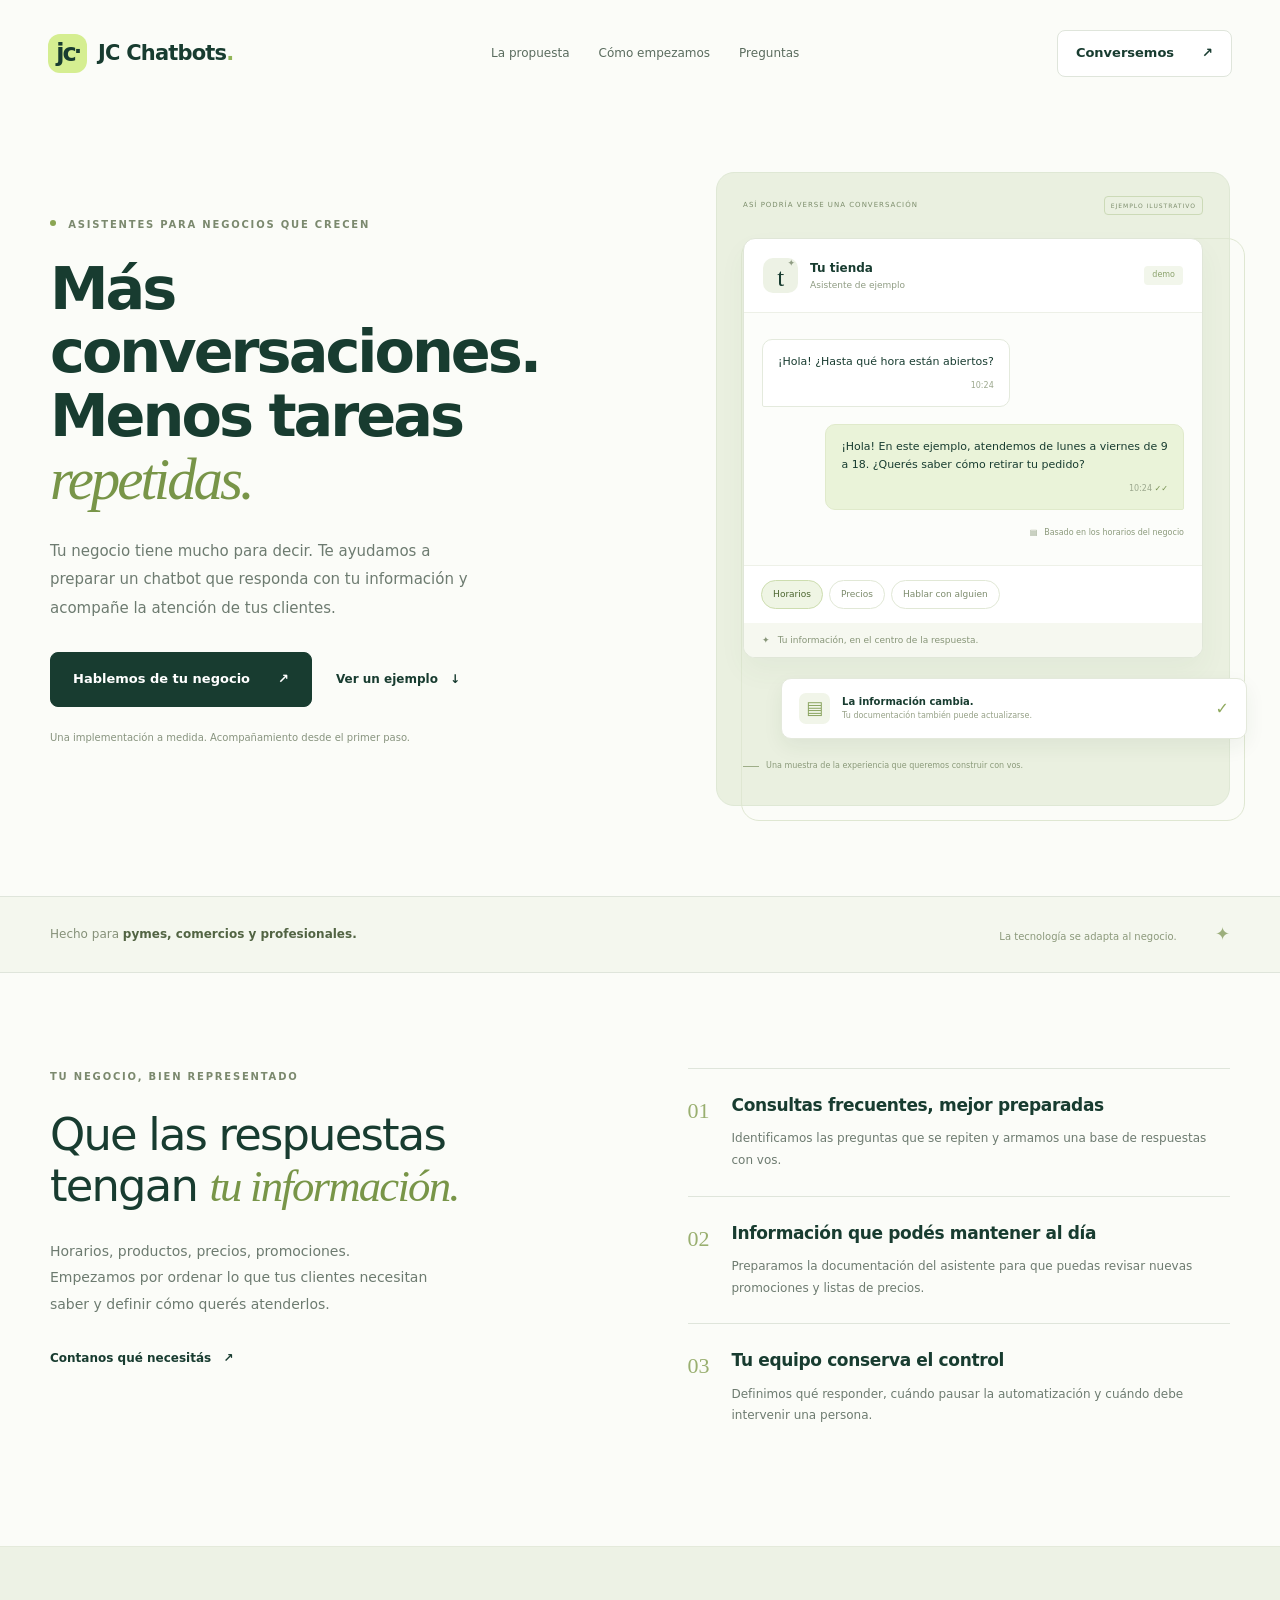
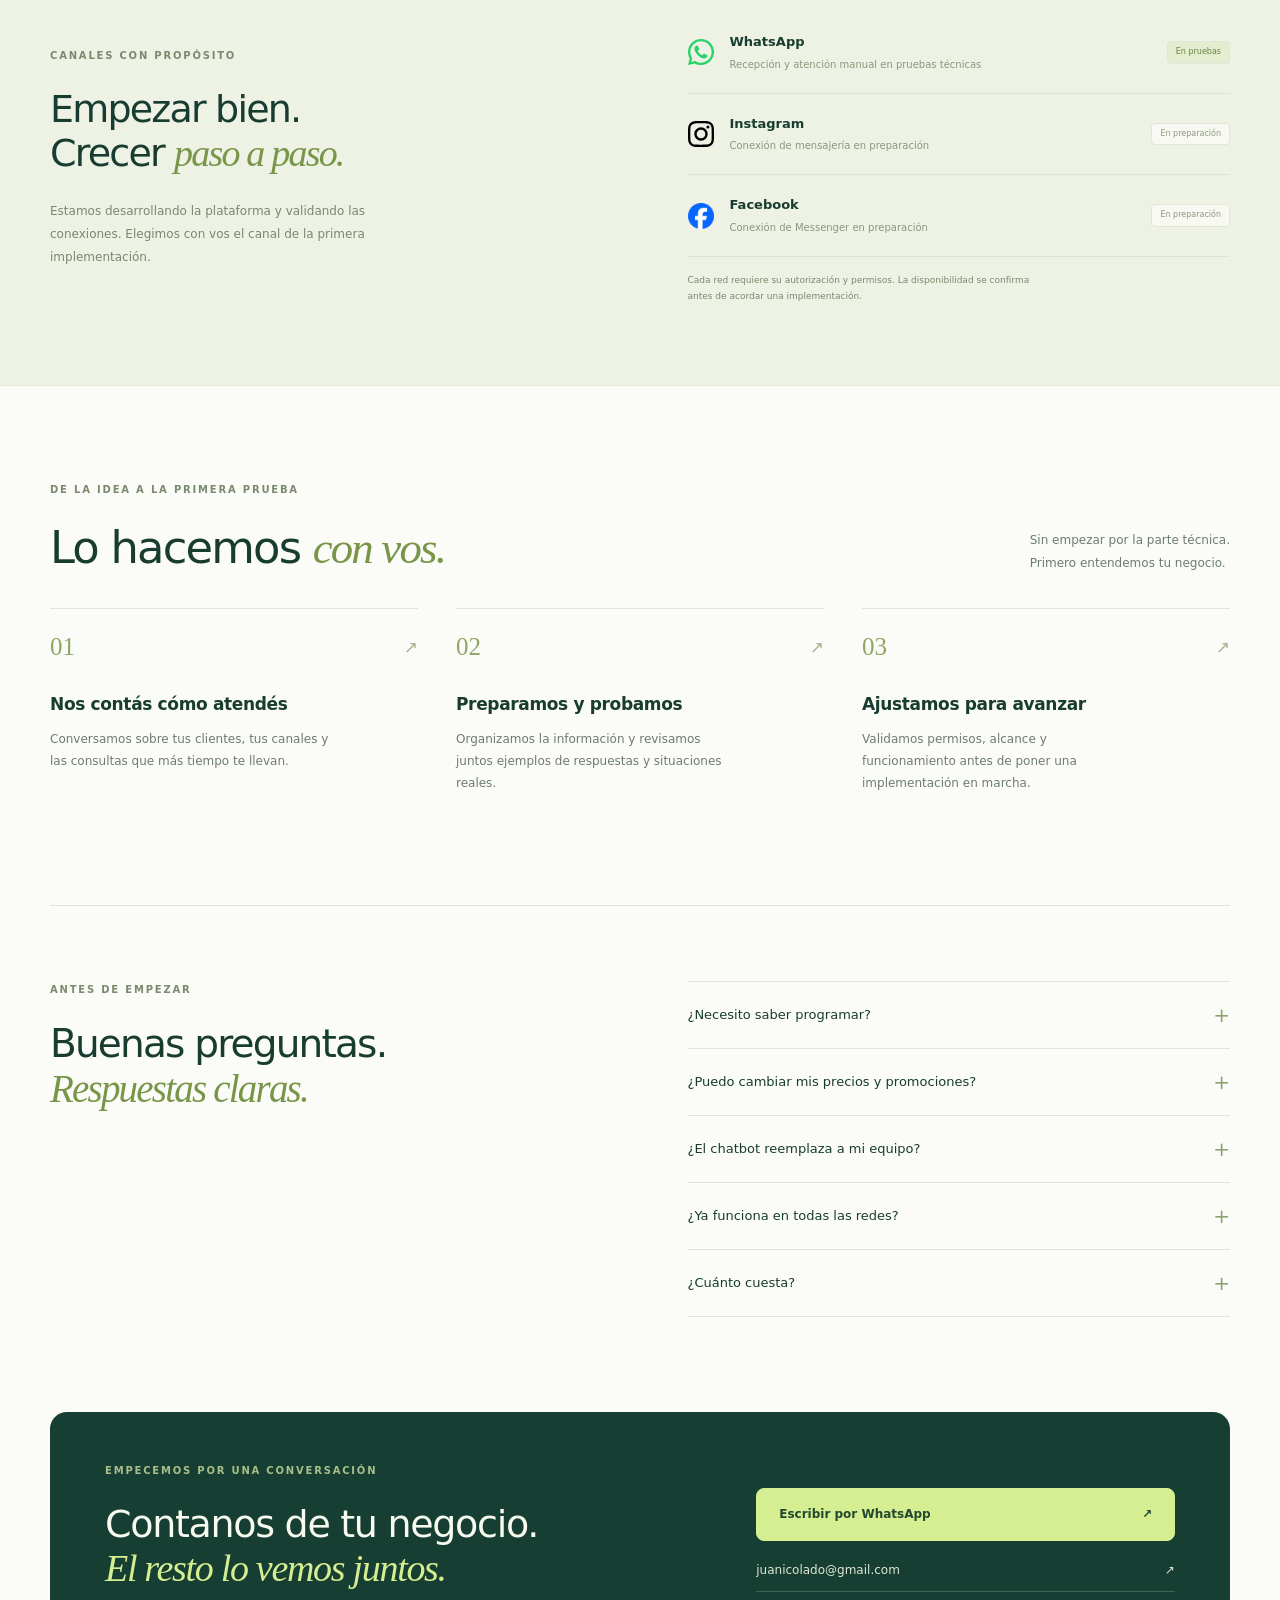
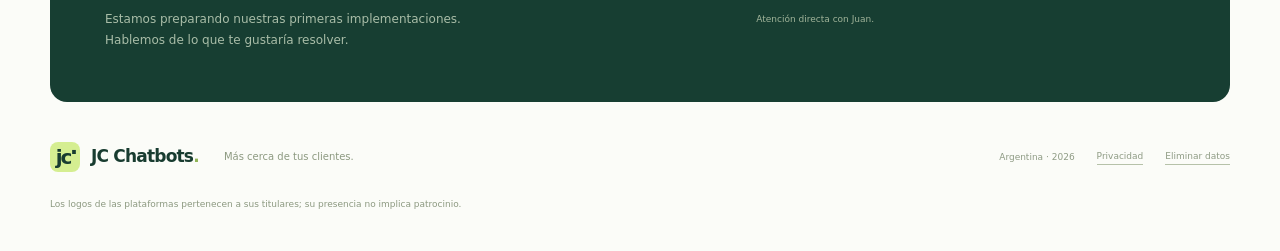
==== index.html @ 1e7ea8a5 "Prepare public JC Chatbots website" ====
<!doctype html>
<html lang="es-AR">
<head>
  <meta charset="utf-8"><meta name="viewport" content="width=device-width, initial-scale=1">
  <title>JC Chatbots — Más cerca de tus clientes</title>
  <meta name="description" content="Chatbots a medida para pymes. En JC Chatbots trabajamos con vos para organizar consultas, preparar respuestas y acompañar cada implementación.">
  <meta name="theme-color" content="#173e32">
  <meta property="og:title" content="JC Chatbots — Más cerca de tus clientes">
  <meta property="og:description" content="Tu conocimiento, mejores conversaciones. Conocé nuestra propuesta de asistentes para pymes.">
  <meta property="og:type" content="website">
  <meta name="referrer" content="no-referrer"><link rel="icon" href="favicon.svg" type="image/svg+xml"><link rel="stylesheet" href="styles.css">
</head>
<body>
<a class="skip" href="#contenido">Saltar al contenido</a>
<header class="header"><a href="#inicio" class="brand" aria-label="JC Chatbots, inicio"><span class="brand-icon">jc<span>·</span></span><span>JC Chatbots<span class="brand-dot">.</span></span></a><nav aria-label="Principal"><a href="#propuesta">La propuesta</a><a href="#proceso">Cómo empezamos</a><a href="#preguntas">Preguntas</a></nav><a class="button header-cta" href="#contacto">Conversemos <span aria-hidden="true">↗</span></a></header>
<main id="contenido">
<section class="hero wrap" id="inicio">
  <div class="hero-copy"><p class="eyebrow"><span class="live-dot"></span> ASISTENTES PARA NEGOCIOS QUE CRECEN</p><h1>Más conversaciones.<br>Menos tareas<br><em>repetidas.</em></h1><p class="hero-description">Tu negocio tiene mucho para decir. Te ayudamos a preparar un chatbot que responda con tu información y acompañe la atención de tus clientes.</p><div class="hero-actions"><a class="button primary" href="#contacto">Hablemos de tu negocio <span aria-hidden="true">↗</span></a><a class="quiet-link" href="#demostracion">Ver un ejemplo <span aria-hidden="true">↓</span></a></div><p class="hero-note">Una implementación a medida. Acompañamiento desde el primer paso.</p></div>
  <div class="hero-visual" id="demostracion"><div class="visual-header"><span>ASÍ PODRÍA VERSE UNA CONVERSACIÓN</span><span class="demo-label">EJEMPLO ILUSTRATIVO</span></div><div class="chat-window"><div class="chat-header"><div class="shop-avatar" aria-hidden="true">t<span>✦</span></div><div><strong>Tu tienda</strong><span>Asistente de ejemplo</span></div><span class="chat-badge">demo</span></div><div class="chat-content" aria-live="polite" aria-atomic="true"><div class="message incoming"><p id="demo-question">¡Hola! ¿Hasta qué hora están abiertos?</p><time>10:24</time></div><div class="message outgoing"><p id="demo-answer">¡Hola! En este ejemplo, atendemos de lunes a viernes de 9 a 18. ¿Querés saber cómo retirar tu pedido?</p><time>10:24 <span aria-hidden="true">✓✓</span></time></div><p class="source-note"><span aria-hidden="true">▤</span> Basado en los horarios del negocio</p></div><div class="chat-options" role="group" aria-label="Elegir ejemplo de consulta"><button class="selected" data-example="horarios" aria-pressed="true">Horarios</button><button data-example="precios" aria-pressed="false">Precios</button><button data-example="persona" aria-pressed="false">Hablar con alguien</button></div><div class="chat-footer"><span aria-hidden="true">✦</span> Tu información, en el centro de la respuesta.</div></div><div class="floating-note"><span aria-hidden="true">▤</span><div><strong>La información cambia.</strong><small>Tu documentación también puede actualizarse.</small></div><span class="note-check" aria-hidden="true">✓</span></div><div class="visual-caption"><span class="tiny-line"></span> Una muestra de la experiencia que queremos construir con vos.</div></div>
</section>
<div class="intro-strip"><div class="wrap"><p>Hecho para <strong>pymes, comercios y profesionales.</strong></p><span>La tecnología se adapta al negocio. <span aria-hidden="true">✦</span></span></div></div>
<section class="proposal wrap section" id="propuesta"><div><p class="eyebrow">TU NEGOCIO, BIEN REPRESENTADO</p><h2>Que las respuestas<br>tengan <em>tu información.</em></h2><p class="section-copy">Horarios, productos, precios, promociones. Empezamos por ordenar lo que tus clientes necesitan saber y definir cómo querés atenderlos.</p><a href="#contacto" class="quiet-link">Contanos qué necesitás <span aria-hidden="true">↗</span></a></div><div class="proposal-list"><article><span class="feature-number">01</span><div><h3>Consultas frecuentes, mejor preparadas</h3><p>Identificamos las preguntas que se repiten y armamos una base de respuestas con vos.</p></div></article><article><span class="feature-number">02</span><div><h3>Información que podés mantener al día</h3><p>Preparamos la documentación del asistente para que puedas revisar nuevas promociones y listas de precios.</p></div></article><article><span class="feature-number">03</span><div><h3>Tu equipo conserva el control</h3><p>Definimos qué responder, cuándo pausar la automatización y cuándo debe intervenir una persona.</p></div></article></div></section>
<section class="channels-section"><div class="wrap channels-inner"><div><p class="eyebrow">CANALES CON PROPÓSITO</p><h2>Empezar bien.<br>Crecer <em>paso a paso.</em></h2><p>Estamos desarrollando la plataforma y validando las conexiones. Elegimos con vos el canal de la primera implementación.</p></div><div class="channels-list"><article><img src="assets/whatsapp.svg" alt="" aria-hidden="true"><div><strong>WhatsApp</strong><small>Recepción y atención manual en pruebas técnicas</small></div><span class="status testing">En pruebas</span></article><article><img src="assets/instagram.svg" alt="" aria-hidden="true"><div><strong>Instagram</strong><small>Conexión de mensajería en preparación</small></div><span class="status">En preparación</span></article><article><img src="assets/facebook.png" alt="" aria-hidden="true"><div><strong>Facebook</strong><small>Conexión de Messenger en preparación</small></div><span class="status">En preparación</span></article><p class="channels-note">Cada red requiere su autorización y permisos. La disponibilidad se confirma antes de acordar una implementación.</p></div></div></section>
<section class="wrap section process" id="proceso"><div class="section-heading"><div><p class="eyebrow">DE LA IDEA A LA PRIMERA PRUEBA</p><h2>Lo hacemos <em>con vos.</em></h2></div><p>Sin empezar por la parte técnica.<br>Primero entendemos tu negocio.</p></div><div class="steps"><article><span>01 <i aria-hidden="true">↗</i></span><h3>Nos contás cómo atendés</h3><p>Conversamos sobre tus clientes, tus canales y las consultas que más tiempo te llevan.</p></article><article><span>02 <i aria-hidden="true">↗</i></span><h3>Preparamos y probamos</h3><p>Organizamos la información y revisamos juntos ejemplos de respuestas y situaciones reales.</p></article><article><span>03 <i aria-hidden="true">↗</i></span><h3>Ajustamos para avanzar</h3><p>Validamos permisos, alcance y funcionamiento antes de poner una implementación en marcha.</p></article></div></section>
<section class="wrap faq section" id="preguntas"><div><p class="eyebrow">ANTES DE EMPEZAR</p><h2>Buenas preguntas.<br><em>Respuestas claras.</em></h2></div><div class="faq-list"><details><summary>¿Necesito saber programar?<span aria-hidden="true">+</span></summary><p>No. Trabajamos con vos en la información, el tono de atención y las reglas del asistente. La configuración técnica queda de nuestro lado.</p></details><details><summary>¿Puedo cambiar mis precios y promociones?<span aria-hidden="true">+</span></summary><p>Esa es parte de la propuesta: mantener la documentación del negocio actualizada, con revisión y registro de versiones en la plataforma.</p></details><details><summary>¿El chatbot reemplaza a mi equipo?<span aria-hidden="true">+</span></summary><p>Lo planteamos como un apoyo a la atención. Definimos los límites y las situaciones que requieren que una persona tome la conversación.</p></details><details><summary>¿Ya funciona en todas las redes?<span aria-hidden="true">+</span></summary><p>Todavía no. La plataforma está en desarrollo. WhatsApp tiene pruebas técnicas de recepción y respuesta manual; la IA automática y las conexiones de Facebook e Instagram requieren completar su implementación y validación.</p></details><details><summary>¿Cuánto cuesta?<span aria-hidden="true">+</span></summary><p>La propuesta se prepara según el alcance, los canales y el uso esperado. Antes de avanzar conversamos sobre la implementación, el mantenimiento y los posibles consumos de proveedores externos.</p></details></div></section>
<section class="contact wrap" id="contacto"><div><p class="eyebrow">EMPECEMOS POR UNA CONVERSACIÓN</p><h2>Contanos de tu negocio.<br><em>El resto lo vemos juntos.</em></h2><p>Estamos preparando nuestras primeras implementaciones.<br>Hablemos de lo que te gustaría resolver.</p></div><div class="contact-actions"><a class="button lime" href="https://wa.me/5491134870246?text=Hola%20Juan%2C%20quiero%20conocer%20la%20propuesta%20de%20JC%20Chatbots%20para%20mi%20negocio." target="_blank" rel="noopener noreferrer">Escribir por WhatsApp <span aria-hidden="true">↗</span></a><a href="mailto:juanicolado@gmail.com?subject=Consulta%20por%20JC%20Chatbots" class="contact-email">juanicolado@gmail.com <span aria-hidden="true">↗</span></a><small>Atención directa con Juan.</small></div></section>
</main><footer class="footer wrap"><a href="#inicio" class="brand"><span class="brand-icon">jc<span>·</span></span><span>JC Chatbots<span class="brand-dot">.</span></span></a><p>Más cerca de tus clientes.</p><div><span>Argentina · 2026</span><a href="privacidad.html">Privacidad</a><a href="eliminar-datos.html">Eliminar datos</a></div><p class="brand-note">Los logos de las plataformas pertenecen a sus titulares; su presencia no implica patrocinio.</p></footer>
<script src="app.js" defer></script>
</body></html>
---- styles.css ----
@charset "UTF-8";
:root{--ink:#183c30;--muted:#6d7b70;--paper:#fbfcf8;--line:#dfe5db;--lime:#d5ee91;--soft:#edf2e8;font:16px/1.6 Inter,ui-sans-serif,system-ui,-apple-system,"Segoe UI",sans-serif;color:var(--ink);background:var(--paper);font-synthesis:none}*{box-sizing:border-box}html{scroll-behavior:smooth;scroll-padding-top:35px}body{margin:0}a{color:inherit;text-decoration:none}button{font:inherit;cursor:pointer}a:focus-visible,button:focus-visible,summary:focus-visible{outline:3px solid #7e9f43;outline-offset:5px}.wrap{width:min(1180px,calc(100% - 96px));margin:auto}.header{display:flex;justify-content:space-between;align-items:center;gap:24px;max-width:1360px;padding:30px 48px;margin:auto}.brand{display:inline-flex;align-items:center;gap:11px;font-size:21px;font-weight:700;letter-spacing:-.8px;white-space:nowrap}.brand-icon{width:39px;height:39px;display:grid;place-content:center;background:var(--lime);border-radius:12px;font-size:24px;letter-spacing:-2px;position:relative;padding-right:4px}.brand-icon span{position:absolute;right:7px;bottom:4px;font-size:21px}.brand-dot{color:#91b557}.header nav{display:flex;gap:29px;font-size:12px;color:#5a6c5e}.header nav a:hover,.quiet-link:hover{color:#62822f}.button{display:inline-flex;justify-content:space-between;align-items:center;gap:28px;padding:16px 22px;border:1px solid var(--line);border-radius:8px;font-size:13px;font-weight:600;transition:transform .18s,background .18s}.button:hover{transform:translateY(-2px)}.header-cta{padding:12px 18px;background:white}.primary{background:var(--ink);color:white;border-color:var(--ink)}.primary:hover{background:#285b46}.hero{display:grid;grid-template-columns:1.16fr 1fr;gap:70px;padding-top:65px;padding-bottom:90px;align-items:center}.eyebrow{font-size:10px;letter-spacing:1.8px;font-weight:650;line-height:1.8;color:#7b896e;margin:0 0 23px}.live-dot{display:inline-block;width:6px;height:6px;background:#8aa552;border-radius:50%;margin-right:7px;vertical-align:2px}h1{font-size:clamp(45px,4.6vw,67px);font-weight:550;letter-spacing:-3px;line-height:1.08;margin:0 0 25px}h1 em,h2 em{font-family:Georgia,"Times New Roman",serif;font-weight:400;color:#789548}h2{font-size:clamp(33px,3.5vw,46px);font-weight:500;letter-spacing:-1.8px;line-height:1.15;margin:0 0 25px}h3{font-size:17px;line-height:1.5;font-weight:600;letter-spacing:-.35px;margin:0 0 10px}p{margin:0 0 16px}.hero-description{color:var(--muted);font-size:15px;max-width:430px;line-height:1.9}.hero-actions{display:flex;align-items:center;gap:24px;margin-top:30px}.quiet-link{font-size:12px;font-weight:600;white-space:nowrap}.quiet-link span{margin-left:8px}.hero-note{font-size:10px;color:#87937e;margin-top:23px}.hero-visual{position:relative;background:#eaf0e0;border:1px solid #dfe8d5;border-radius:18px;padding:23px 26px 32px;isolation:isolate}.hero-visual:before{content:"";position:absolute;inset:65px -16px -16px 24px;border:1px solid #dfe7d2;border-radius:18px;z-index:-1}.visual-header{display:flex;justify-content:space-between;align-items:center;gap:10px;font-size:7px;letter-spacing:1px;color:#7c8d6b;margin-bottom:23px}.demo-label{font-size:6px;border:1px solid #ccdab7;border-radius:4px;padding:4px 6px;white-space:nowrap}.chat-window{background:#fff;border:1px solid #e0e6d8;border-radius:12px;box-shadow:0 13px 28px #4961360c;overflow:hidden}.chat-header{display:flex;gap:12px;align-items:center;padding:19px;border-bottom:1px solid #edf0e7}.shop-avatar{display:grid;place-items:center;background:#edf2e5;border-radius:10px;width:35px;height:35px;font-family:Georgia,serif;font-size:25px;position:relative}.shop-avatar>span{position:absolute;right:3px;top:0;font:10px system-ui;color:#8eaa55}.chat-header strong{display:block;font-size:12px;font-weight:650}.chat-header>div>span{display:block;font-size:9px;color:#8f9c83}.chat-badge{margin-left:auto;color:#8ca36d;background:#f2f6eb;border-radius:4px;padding:3px 8px;font-size:8px}.chat-content{min-height:249px;background:#fcfdfa;padding:26px 18px;display:flex;flex-direction:column;gap:17px}.message{max-width:85%;padding:13px 15px;border-radius:10px;font-size:11px;line-height:1.7;border:1px solid #e4eadd}.message p{margin:0 0 7px}.incoming{align-self:flex-start;background:white;border-radius:10px 10px 10px 2px}.outgoing{align-self:flex-end;background:#eaf3d9;border-color:#e0eacb;border-radius:10px 10px 2px 10px}.message time{display:block;text-align:right;font-size:8px;color:#9ca88e}.message time span{color:#789253}.source-note{text-align:right;margin:0;color:#8c9a7c;font-size:8px}.source-note>span{margin-right:4px}.chat-options{display:flex;gap:6px;flex-wrap:wrap;padding:14px 17px;border-top:1px solid #eef1e8}.chat-options button{background:#fff;border:1px solid #e1e8d6;color:#7c8b6c;border-radius:20px;padding:6px 11px;font-size:9px}.chat-options button.selected{background:#eff5e4;color:#4b652e;border-color:#cdddaf}.chat-footer{padding:10px 18px;background:#f6f8f0;font-size:9px;color:#879578;display:flex;gap:8px}.floating-note{display:flex;align-items:center;gap:12px;background:#fff;border:1px solid #e4e9dc;box-shadow:0 8px 20px #223e2410;border-radius:10px;padding:14px 17px;margin:20px -44px 0 38px}.floating-note>span:first-child{display:grid;place-items:center;background:#f1f5e9;color:#8ba562;border-radius:7px;width:31px;height:31px;font-size:18px}.floating-note strong{font-size:10px;display:block;font-weight:600}.floating-note small{display:block;color:#96a187;font-size:8px}.note-check{margin-left:auto;color:#8fa95e}.visual-caption{display:flex;align-items:center;gap:7px;color:#8b9a7a;font-size:8px;margin-top:21px}.tiny-line{width:16px;height:1px;background:#9eae88}.intro-strip{border-block:1px solid var(--line);background:#f4f7ee}.intro-strip>.wrap{display:flex;justify-content:space-between;gap:20px;align-items:center;padding-block:23px}.intro-strip p{margin:0;color:#859078;font-size:12px}.intro-strip strong{color:#526443;font-weight:600}.intro-strip>.wrap>span{font-size:10px;color:#8b997b}.intro-strip>.wrap>span>span{margin-left:35px;font-size:18px;color:#9caf7c}.section{padding-block:95px}.proposal{display:grid;grid-template-columns:1fr 1fr;gap:95px;align-items:start}.section-copy{font-size:14px;color:var(--muted);line-height:1.9;max-width:390px;margin-bottom:26px}.proposal-list article{display:flex;gap:22px;border-top:1px solid var(--line);padding:24px 0}.proposal-list p{color:var(--muted);font-size:12px;line-height:1.8;margin:0}.feature-number{font-family:Georgia,serif;font-size:22px;color:#99af70}.channels-section{background:#edf2e5;border-block:1px solid #e4eadb}.channels-inner{padding-block:65px;display:grid;grid-template-columns:1fr 1fr;gap:95px;align-items:center}.channels-inner>div>p:last-child{font-size:12px;color:#7a886d;max-width:365px;line-height:1.9}.channels-inner h2{font-size:38px}.channels-list article{display:flex;align-items:center;gap:16px;padding:20px 0;border-bottom:1px solid #dce5d1}.channels-list img{width:26px;height:26px;object-fit:contain}.channels-list strong{display:block;font-size:13px;font-weight:600}.channels-list small{display:block;font-size:10px;color:#89977b;margin-top:4px}.status{margin-left:auto;padding:4px 8px;background:#f7f9f2;border:1px solid #e1e7d8;border-radius:4px;font-size:8px;white-space:nowrap;color:#8b977d}.status.testing{color:#698443;background:#e4edcf}.channels-note{font-size:9px!important;margin-top:16px;line-height:1.7!important}.section-heading{display:flex;align-items:end;justify-content:space-between;gap:30px;margin-bottom:34px}.section-heading h2{margin-bottom:0}.section-heading>p{font-size:12px;color:var(--muted);line-height:1.9;margin:0}.steps{display:grid;grid-template-columns:repeat(3,1fr);gap:38px}.steps article{border-top:1px solid var(--line);padding-top:18px}.steps article>span{display:flex;justify-content:space-between;align-items:center;font-family:Georgia,serif;color:#8fa566;font-size:25px;margin-bottom:25px}.steps i{font-family:system-ui;font-style:normal;font-size:17px;color:#a5b491}.steps p{color:var(--muted);font-size:12px;line-height:1.85;max-width:280px}.faq{border-top:1px solid var(--line);display:grid;grid-template-columns:1fr 1fr;gap:95px;padding-top:75px}.faq h2{font-size:39px}.faq details{border-bottom:1px solid var(--line);padding:17px 0}.faq details:first-child{border-top:1px solid var(--line)}.faq summary{list-style:none;display:flex;align-items:center;justify-content:space-between;gap:15px;font-size:13px;cursor:pointer;font-weight:500}.faq summary::-webkit-details-marker{display:none}.faq summary>span{font-size:20px;color:#8da270;transition:transform .2s}.faq details[open] summary>span{transform:rotate(45deg)}.faq details p{font-size:12px;color:var(--muted);margin:15px 28px 0 0;line-height:1.9}.contact{border-radius:17px;background:#173e32;color:#f6faef;display:grid;grid-template-columns:1.4fr 1fr;align-items:center;gap:65px;padding:50px 55px}.contact .eyebrow{color:#a8bf8b}.contact h2{font-size:38px;letter-spacing:-1.3px;margin-bottom:18px}.contact h2 em{color:#d5ee91}.contact p:not(.eyebrow){font-size:12px;color:#a9bda8;line-height:1.8;margin:0}.contact-actions{display:flex;flex-direction:column;align-items:stretch;gap:20px}.lime{background:var(--lime);color:#23482e;border-color:var(--lime);font-size:12px}.lime:hover{background:#e4f6b8}.contact-email{font-size:12px;display:flex;justify-content:space-between;border-bottom:1px solid #456354;padding-bottom:11px;color:#dde8d5}.contact-actions small{font-size:9px;color:#a1b49a}.footer{display:flex;align-items:center;gap:25px;flex-wrap:wrap;padding-block:40px}.footer .brand{font-size:17px}.footer .brand-icon{width:30px;height:30px;border-radius:8px;font-size:20px}.footer .brand-icon span{right:4px;bottom:2px}.footer>p{color:#8c9980;font-size:10px;margin:0}.footer>div{margin-left:auto;display:flex;gap:22px;align-items:center;font-size:9px;color:#8e9b84}.footer button{border:0;border-bottom:1px solid #b6c2a9;padding:0;background:transparent;font-size:9px;color:#7e8c73}.footer #privacy{flex-basis:100%;font-size:10px;line-height:1.8;max-width:850px}.skip{position:absolute;left:16px;top:-100px;background:var(--ink);color:white;padding:12px;z-index:9}.skip:focus{top:10px}[hidden]{display:none!important}@media(max-width:1050px){.wrap{width:calc(100% - 60px)}.header{padding-inline:30px}.hero{gap:38px}.hero-actions{gap:15px;flex-wrap:wrap}.hero-visual{padding:20px}.floating-note{margin-right:-25px;margin-left:5px}.proposal,.channels-inner,.faq{gap:50px}.contact{padding:40px;gap:35px}.channels-list small{max-width:210px}h1{letter-spacing:-2px}}@media(max-width:760px){.wrap{width:calc(100% - 40px)}.header{padding:20px;gap:12px}.header nav{display:none}.header-cta{padding:10px 12px;font-size:10px;gap:13px}.brand{font-size:18px}.brand-icon{width:33px;height:33px}.hero{grid-template-columns:1fr;padding-top:40px;padding-bottom:55px;gap:38px}.eyebrow{font-size:8px;letter-spacing:1.3px;margin-bottom:19px}h1{font-size:49px;letter-spacing:-2.4px}h2{font-size:35px}.hero-description{font-size:14px}.hero-actions{margin-top:25px;gap:20px}.button{font-size:12px;padding:15px 18px}.hero-note{font-size:9px}.hero-visual{max-width:470px;width:100%;margin:auto;padding:20px 18px 24px}.hero-visual:before{inset:45px -5px -7px 15px}.floating-note{margin-right:-5px;margin-left:17px;padding:12px}.chat-content{min-height:234px}.message{font-size:12px}.intro-strip>.wrap{align-items:start;flex-direction:column;gap:6px;padding-block:20px}.intro-strip>.wrap>span>span{margin-left:10px}.proposal,.channels-inner,.faq{grid-template-columns:1fr;gap:30px}.section{padding-block:60px}.proposal-list article{padding-block:22px}.channels-inner{padding-block:45px;gap:12px}.channels-inner h2{font-size:35px}.channels-list article{gap:13px}.channels-list small{max-width:190px;font-size:9px}.channels-list img{width:23px;height:23px}.status{font-size:7px}.section-heading{align-items:start;flex-direction:column;gap:19px}.steps{grid-template-columns:1fr;gap:18px}.steps article>span{margin-bottom:14px}.steps p{max-width:none}.faq{padding-top:45px}.faq h2{font-size:34px}.faq summary{font-size:12px}.contact{grid-template-columns:1fr;padding:30px 24px;gap:28px;border-radius:12px}.contact h2{font-size:32px}.contact-actions{gap:18px}.footer{padding-block:30px;gap:15px}.footer>p{display:none}.footer>div{gap:14px}.footer .brand{font-size:15px}}@media(prefers-reduced-motion:reduce){html{scroll-behavior:auto}*{transition:none!important}}

.legal{max-width:840px;padding-top:64px;padding-bottom:110px}.legal h1{max-width:690px}.legal-lead{font-size:17px;line-height:1.85;color:var(--muted);max-width:710px}.legal-updated{font-size:11px;color:#82907c;margin:25px 0 55px}.legal section{border-top:1px solid var(--line);padding:28px 0 10px}.legal h2{font-size:25px;letter-spacing:-.6px;margin-bottom:14px}.legal p,.legal li{font-size:13px;line-height:1.9;color:#536456}.legal ul,.legal ol{padding-left:23px;margin:0 0 20px}.legal li{padding-left:5px;margin-bottom:10px}.legal a:not(.brand){color:#426b31;text-decoration:underline;text-underline-offset:3px}.legal strong{color:var(--ink)}.footer>div a{border-bottom:1px solid #b6c2a9;padding-bottom:1px}.footer>div a:hover{color:#426b31}@media(max-width:760px){.legal{padding-top:35px;padding-bottom:70px}.legal h1{font-size:42px}.legal-lead{font-size:15px}.legal section{padding-top:22px}.legal h2{font-size:22px}.footer>div{flex-wrap:wrap}}.footer>.brand-note{flex-basis:100%;display:block;font-size:9px}
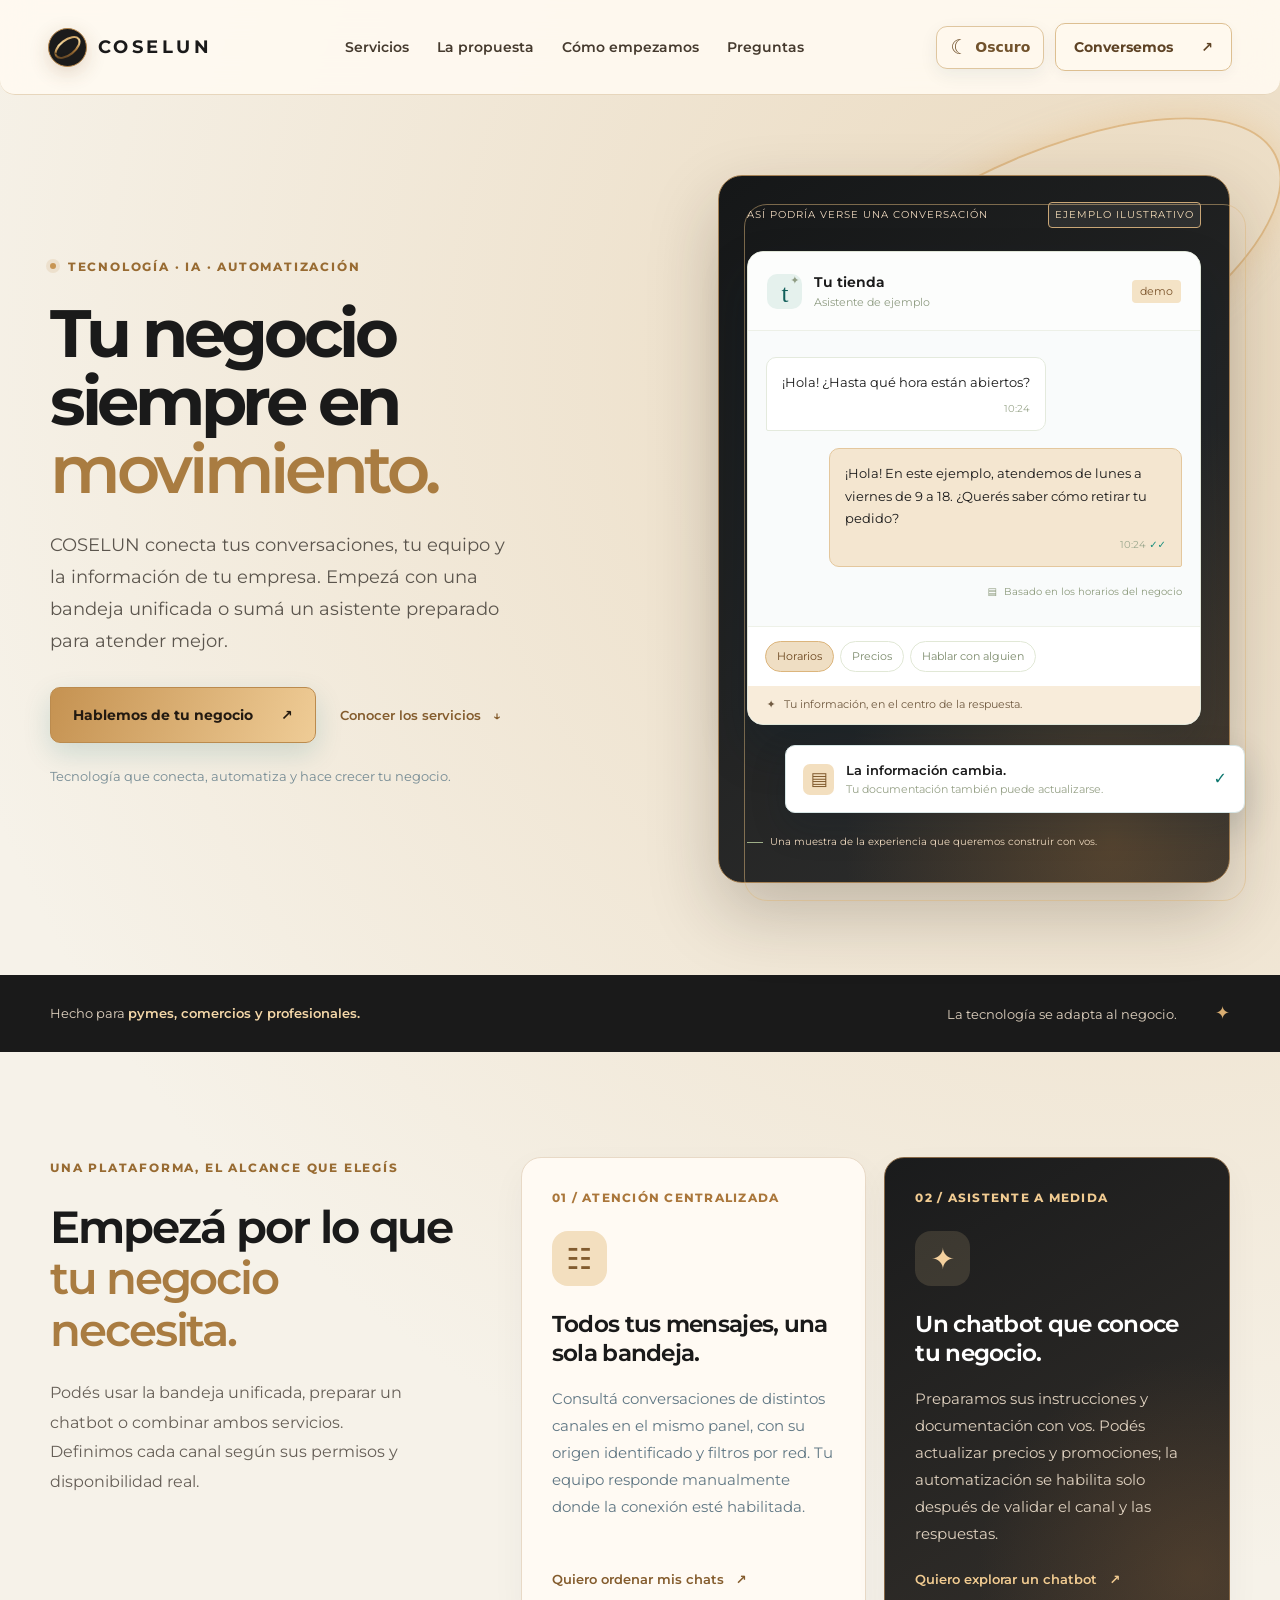
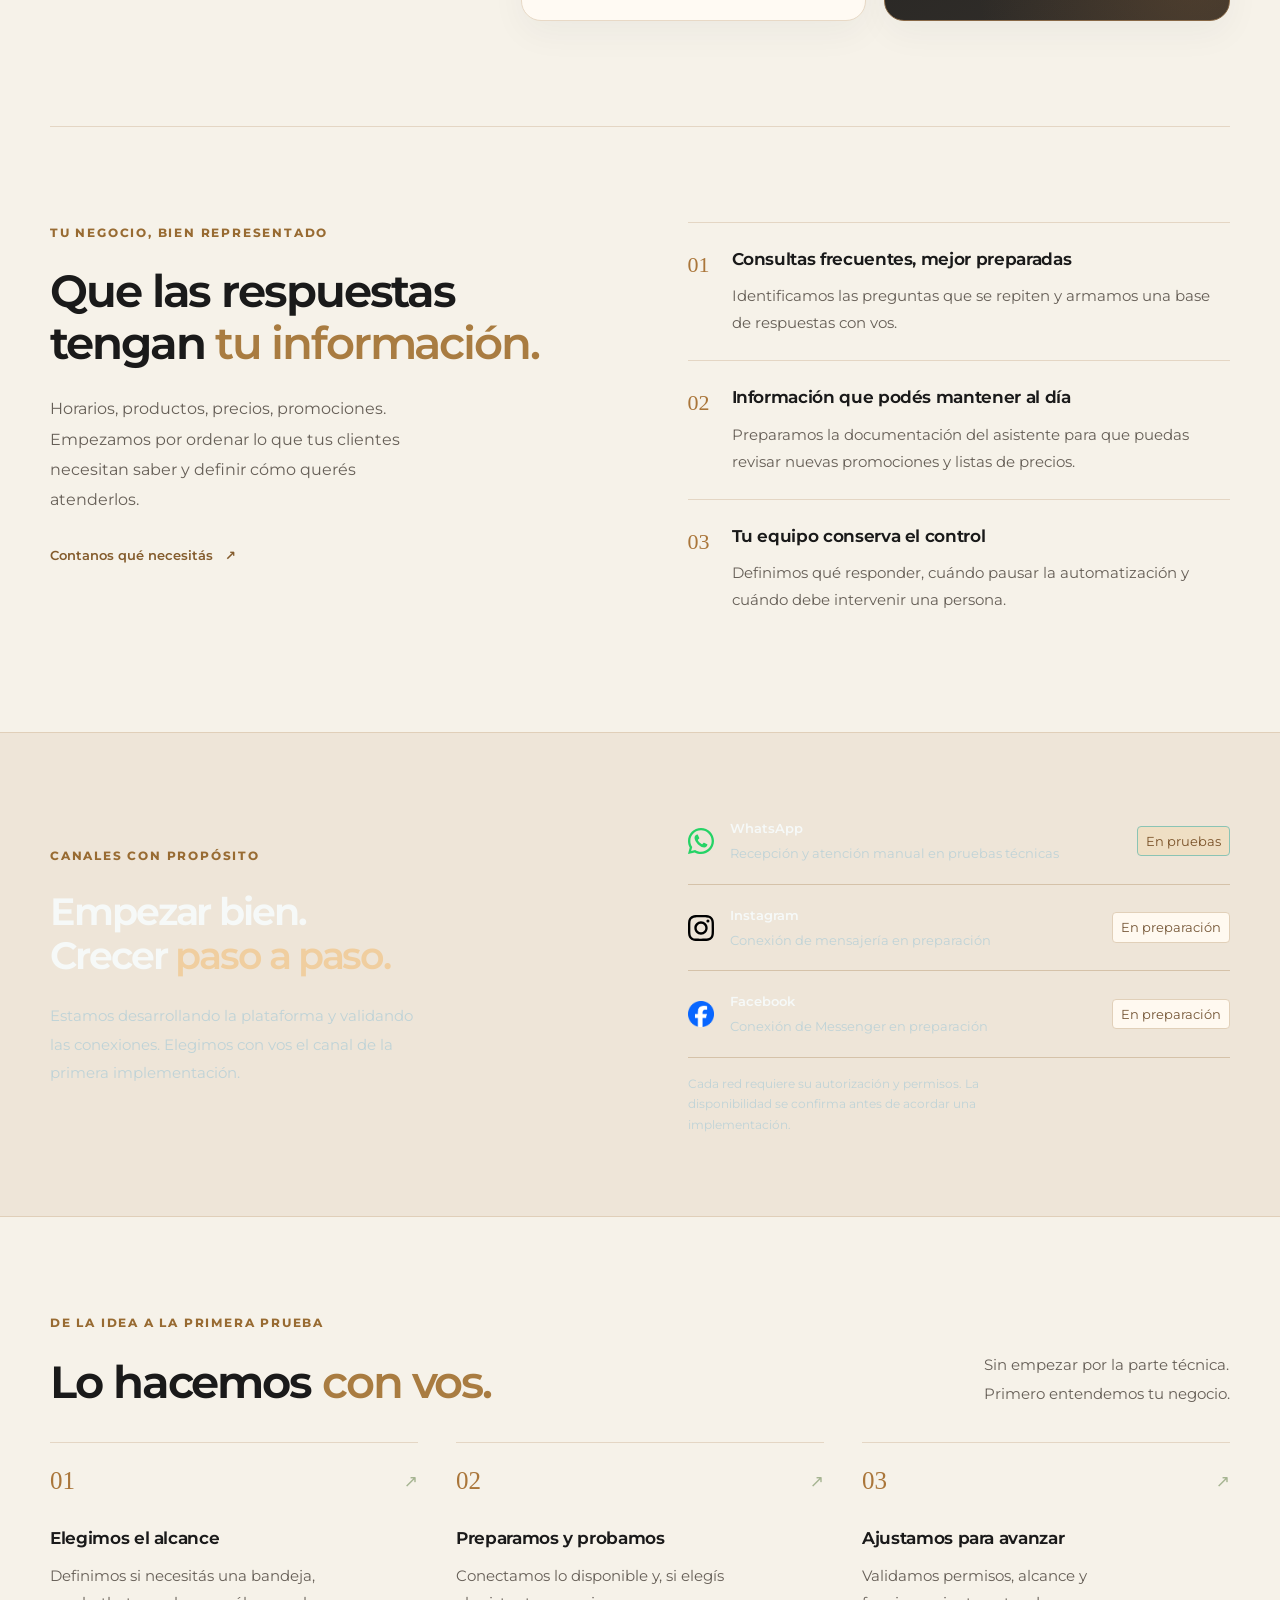
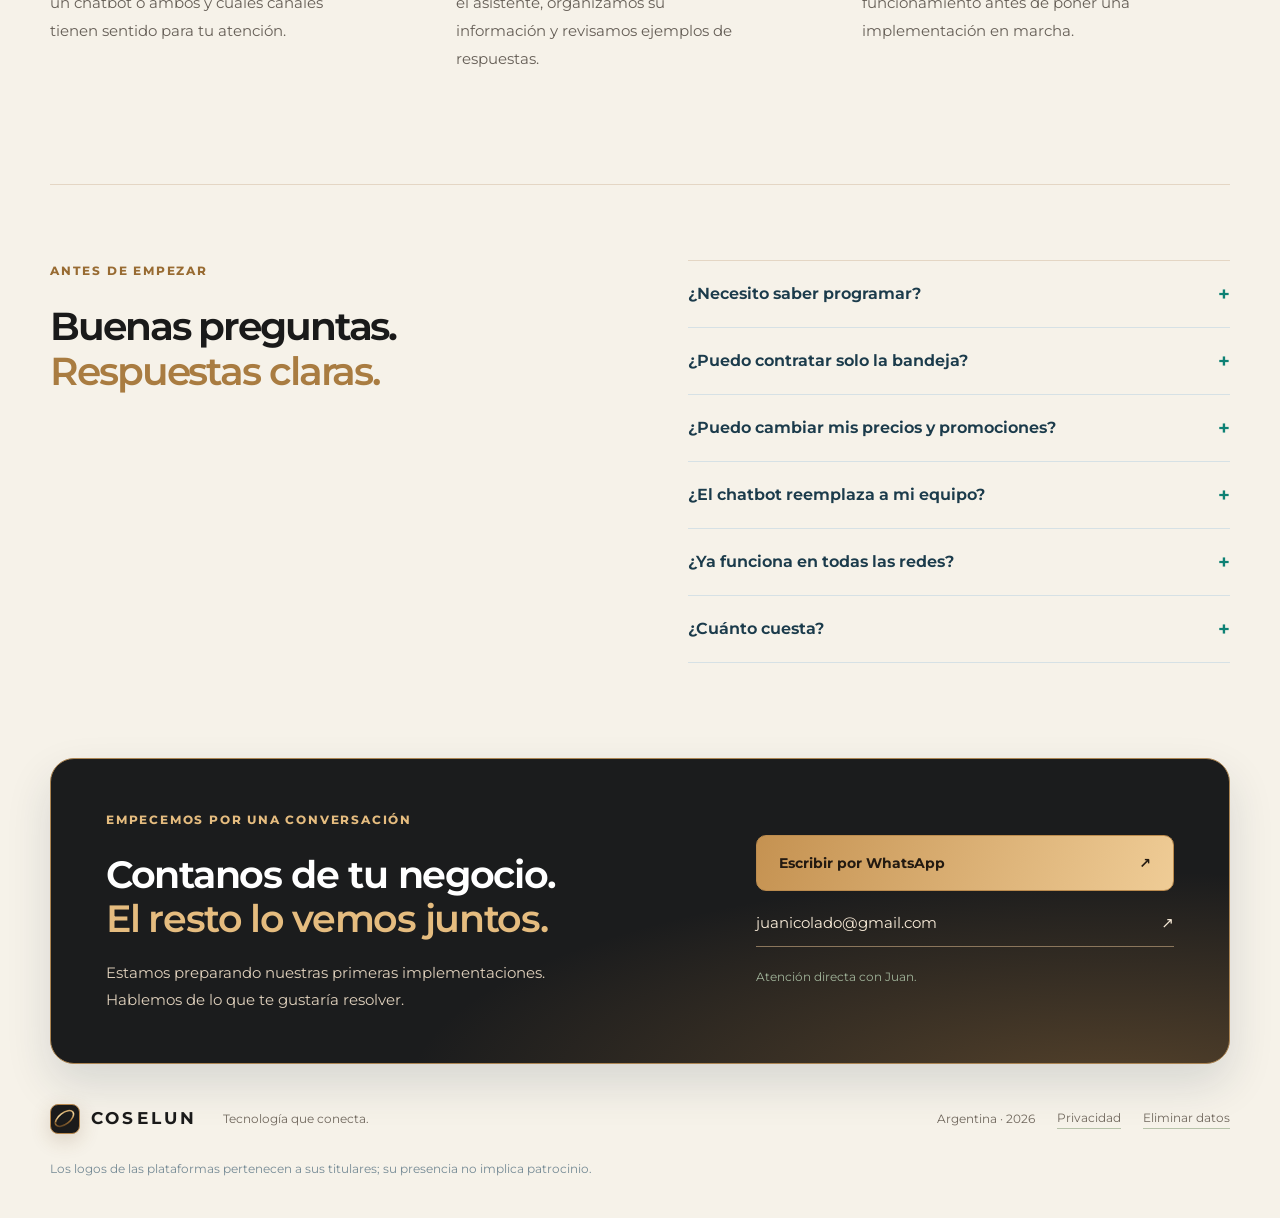
==== commit 7cfb76dd: "Rebrand public site as COSELUN" ====
--- a/index.html
+++ b/index.html
@@ -2,28 +2,30 @@
 <html lang="es-AR">
 <head>
   <meta charset="utf-8"><meta name="viewport" content="width=device-width, initial-scale=1">
-  <title>JC Chatbots — Más cerca de tus clientes</title>
-  <meta name="description" content="Chatbots a medida para pymes. En JC Chatbots trabajamos con vos para organizar consultas, preparar respuestas y acompañar cada implementación.">
-  <meta name="theme-color" content="#173e32">
-  <meta property="og:title" content="JC Chatbots — Más cerca de tus clientes">
+  <title>COSELUN — Tecnología que conecta y hace crecer tu negocio</title>
+  <meta name="description" content="Chatbots a medida para pymes. En COSELUN trabajamos con vos para organizar consultas, preparar respuestas y acompañar cada implementación.">
+  <meta name="theme-color" content="#1a1a1a">
+  <meta property="og:title" content="COSELUN — Tecnología que conecta">
   <meta property="og:description" content="Tu conocimiento, mejores conversaciones. Conocé nuestra propuesta de asistentes para pymes.">
   <meta property="og:type" content="website">
-  <meta name="referrer" content="no-referrer"><link rel="icon" href="favicon.svg" type="image/svg+xml"><link rel="stylesheet" href="styles.css">
+  <meta name="referrer" content="no-referrer"><link rel="icon" href="favicon.svg" type="image/svg+xml"><link rel="stylesheet" href="styles.css"><link rel="stylesheet" href="premium.css"><link rel="stylesheet" href="readability.css"><link rel="stylesheet" href="coselun.css">
 </head>
 <body>
 <a class="skip" href="#contenido">Saltar al contenido</a>
-<header class="header"><a href="#inicio" class="brand" aria-label="JC Chatbots, inicio"><span class="brand-icon">jc<span>·</span></span><span>JC Chatbots<span class="brand-dot">.</span></span></a><nav aria-label="Principal"><a href="#propuesta">La propuesta</a><a href="#proceso">Cómo empezamos</a><a href="#preguntas">Preguntas</a></nav><a class="button header-cta" href="#contacto">Conversemos <span aria-hidden="true">↗</span></a></header>
+<header class="header"><a href="#inicio" class="brand" aria-label="COSELUN, inicio"><span class="brand-icon" aria-hidden="true"></span><span>COSELUN</span></a><nav aria-label="Principal"><a href="#servicios">Servicios</a><a href="#propuesta">La propuesta</a><a href="#proceso">Cómo empezamos</a><a href="#preguntas">Preguntas</a></nav><div class="header-actions"><button class="theme-toggle" type="button" aria-label="Cambiar a modo oscuro" aria-pressed="false"><span aria-hidden="true">☾</span><span>Oscuro</span></button><a class="button header-cta" href="#contacto">Conversemos <span aria-hidden="true">↗</span></a></div></header>
 <main id="contenido">
 <section class="hero wrap" id="inicio">
-  <div class="hero-copy"><p class="eyebrow"><span class="live-dot"></span> ASISTENTES PARA NEGOCIOS QUE CRECEN</p><h1>Más conversaciones.<br>Menos tareas<br><em>repetidas.</em></h1><p class="hero-description">Tu negocio tiene mucho para decir. Te ayudamos a preparar un chatbot que responda con tu información y acompañe la atención de tus clientes.</p><div class="hero-actions"><a class="button primary" href="#contacto">Hablemos de tu negocio <span aria-hidden="true">↗</span></a><a class="quiet-link" href="#demostracion">Ver un ejemplo <span aria-hidden="true">↓</span></a></div><p class="hero-note">Una implementación a medida. Acompañamiento desde el primer paso.</p></div>
+  <div class="hero-copy"><p class="eyebrow"><span class="live-dot"></span> TECNOLOGÍA · IA · AUTOMATIZACIÓN</p><h1>Tu negocio<br>siempre en<br><em>movimiento.</em></h1><p class="hero-description">COSELUN conecta tus conversaciones, tu equipo y la información de tu empresa. Empezá con una bandeja unificada o sumá un asistente preparado para atender mejor.</p><div class="hero-actions"><a class="button primary" href="#contacto">Hablemos de tu negocio <span aria-hidden="true">↗</span></a><a class="quiet-link" href="#servicios">Conocer los servicios <span aria-hidden="true">↓</span></a></div><p class="hero-note">Tecnología que conecta, automatiza y hace crecer tu negocio.</p></div>
   <div class="hero-visual" id="demostracion"><div class="visual-header"><span>ASÍ PODRÍA VERSE UNA CONVERSACIÓN</span><span class="demo-label">EJEMPLO ILUSTRATIVO</span></div><div class="chat-window"><div class="chat-header"><div class="shop-avatar" aria-hidden="true">t<span>✦</span></div><div><strong>Tu tienda</strong><span>Asistente de ejemplo</span></div><span class="chat-badge">demo</span></div><div class="chat-content" aria-live="polite" aria-atomic="true"><div class="message incoming"><p id="demo-question">¡Hola! ¿Hasta qué hora están abiertos?</p><time>10:24</time></div><div class="message outgoing"><p id="demo-answer">¡Hola! En este ejemplo, atendemos de lunes a viernes de 9 a 18. ¿Querés saber cómo retirar tu pedido?</p><time>10:24 <span aria-hidden="true">✓✓</span></time></div><p class="source-note"><span aria-hidden="true">▤</span> Basado en los horarios del negocio</p></div><div class="chat-options" role="group" aria-label="Elegir ejemplo de consulta"><button class="selected" data-example="horarios" aria-pressed="true">Horarios</button><button data-example="precios" aria-pressed="false">Precios</button><button data-example="persona" aria-pressed="false">Hablar con alguien</button></div><div class="chat-footer"><span aria-hidden="true">✦</span> Tu información, en el centro de la respuesta.</div></div><div class="floating-note"><span aria-hidden="true">▤</span><div><strong>La información cambia.</strong><small>Tu documentación también puede actualizarse.</small></div><span class="note-check" aria-hidden="true">✓</span></div><div class="visual-caption"><span class="tiny-line"></span> Una muestra de la experiencia que queremos construir con vos.</div></div>
 </section>
 <div class="intro-strip"><div class="wrap"><p>Hecho para <strong>pymes, comercios y profesionales.</strong></p><span>La tecnología se adapta al negocio. <span aria-hidden="true">✦</span></span></div></div>
+<section class="services wrap section" id="servicios"><div class="services-heading"><p class="eyebrow">UNA PLATAFORMA, EL ALCANCE QUE ELEGÍS</p><h2>Empezá por lo que<br><em>tu negocio necesita.</em></h2><p>Podés usar la bandeja unificada, preparar un chatbot o combinar ambos servicios. Definimos cada canal según sus permisos y disponibilidad real.</p></div><div class="service-cards"><article class="service-card"><span class="service-index">01 / ATENCIÓN CENTRALIZADA</span><div class="service-symbol" aria-hidden="true">☷</div><h3>Todos tus mensajes, una sola bandeja.</h3><p>Consultá conversaciones de distintos canales en el mismo panel, con su origen identificado y filtros por red. Tu equipo responde manualmente donde la conexión esté habilitada.</p><a href="#contacto" class="quiet-link">Quiero ordenar mis chats <span aria-hidden="true">↗</span></a></article><article class="service-card highlighted"><span class="service-index">02 / ASISTENTE A MEDIDA</span><div class="service-symbol" aria-hidden="true">✦</div><h3>Un chatbot que conoce tu negocio.</h3><p>Preparamos sus instrucciones y documentación con vos. Podés actualizar precios y promociones; la automatización se habilita solo después de validar el canal y las respuestas.</p><a href="#contacto" class="quiet-link">Quiero explorar un chatbot <span aria-hidden="true">↗</span></a></article></div></section>
 <section class="proposal wrap section" id="propuesta"><div><p class="eyebrow">TU NEGOCIO, BIEN REPRESENTADO</p><h2>Que las respuestas<br>tengan <em>tu información.</em></h2><p class="section-copy">Horarios, productos, precios, promociones. Empezamos por ordenar lo que tus clientes necesitan saber y definir cómo querés atenderlos.</p><a href="#contacto" class="quiet-link">Contanos qué necesitás <span aria-hidden="true">↗</span></a></div><div class="proposal-list"><article><span class="feature-number">01</span><div><h3>Consultas frecuentes, mejor preparadas</h3><p>Identificamos las preguntas que se repiten y armamos una base de respuestas con vos.</p></div></article><article><span class="feature-number">02</span><div><h3>Información que podés mantener al día</h3><p>Preparamos la documentación del asistente para que puedas revisar nuevas promociones y listas de precios.</p></div></article><article><span class="feature-number">03</span><div><h3>Tu equipo conserva el control</h3><p>Definimos qué responder, cuándo pausar la automatización y cuándo debe intervenir una persona.</p></div></article></div></section>
 <section class="channels-section"><div class="wrap channels-inner"><div><p class="eyebrow">CANALES CON PROPÓSITO</p><h2>Empezar bien.<br>Crecer <em>paso a paso.</em></h2><p>Estamos desarrollando la plataforma y validando las conexiones. Elegimos con vos el canal de la primera implementación.</p></div><div class="channels-list"><article><img src="assets/whatsapp.svg" alt="" aria-hidden="true"><div><strong>WhatsApp</strong><small>Recepción y atención manual en pruebas técnicas</small></div><span class="status testing">En pruebas</span></article><article><img src="assets/instagram.svg" alt="" aria-hidden="true"><div><strong>Instagram</strong><small>Conexión de mensajería en preparación</small></div><span class="status">En preparación</span></article><article><img src="assets/facebook.png" alt="" aria-hidden="true"><div><strong>Facebook</strong><small>Conexión de Messenger en preparación</small></div><span class="status">En preparación</span></article><p class="channels-note">Cada red requiere su autorización y permisos. La disponibilidad se confirma antes de acordar una implementación.</p></div></div></section>
-<section class="wrap section process" id="proceso"><div class="section-heading"><div><p class="eyebrow">DE LA IDEA A LA PRIMERA PRUEBA</p><h2>Lo hacemos <em>con vos.</em></h2></div><p>Sin empezar por la parte técnica.<br>Primero entendemos tu negocio.</p></div><div class="steps"><article><span>01 <i aria-hidden="true">↗</i></span><h3>Nos contás cómo atendés</h3><p>Conversamos sobre tus clientes, tus canales y las consultas que más tiempo te llevan.</p></article><article><span>02 <i aria-hidden="true">↗</i></span><h3>Preparamos y probamos</h3><p>Organizamos la información y revisamos juntos ejemplos de respuestas y situaciones reales.</p></article><article><span>03 <i aria-hidden="true">↗</i></span><h3>Ajustamos para avanzar</h3><p>Validamos permisos, alcance y funcionamiento antes de poner una implementación en marcha.</p></article></div></section>
-<section class="wrap faq section" id="preguntas"><div><p class="eyebrow">ANTES DE EMPEZAR</p><h2>Buenas preguntas.<br><em>Respuestas claras.</em></h2></div><div class="faq-list"><details><summary>¿Necesito saber programar?<span aria-hidden="true">+</span></summary><p>No. Trabajamos con vos en la información, el tono de atención y las reglas del asistente. La configuración técnica queda de nuestro lado.</p></details><details><summary>¿Puedo cambiar mis precios y promociones?<span aria-hidden="true">+</span></summary><p>Esa es parte de la propuesta: mantener la documentación del negocio actualizada, con revisión y registro de versiones en la plataforma.</p></details><details><summary>¿El chatbot reemplaza a mi equipo?<span aria-hidden="true">+</span></summary><p>Lo planteamos como un apoyo a la atención. Definimos los límites y las situaciones que requieren que una persona tome la conversación.</p></details><details><summary>¿Ya funciona en todas las redes?<span aria-hidden="true">+</span></summary><p>Todavía no. La plataforma está en desarrollo. WhatsApp tiene pruebas técnicas de recepción y respuesta manual; la IA automática y las conexiones de Facebook e Instagram requieren completar su implementación y validación.</p></details><details><summary>¿Cuánto cuesta?<span aria-hidden="true">+</span></summary><p>La propuesta se prepara según el alcance, los canales y el uso esperado. Antes de avanzar conversamos sobre la implementación, el mantenimiento y los posibles consumos de proveedores externos.</p></details></div></section>
-<section class="contact wrap" id="contacto"><div><p class="eyebrow">EMPECEMOS POR UNA CONVERSACIÓN</p><h2>Contanos de tu negocio.<br><em>El resto lo vemos juntos.</em></h2><p>Estamos preparando nuestras primeras implementaciones.<br>Hablemos de lo que te gustaría resolver.</p></div><div class="contact-actions"><a class="button lime" href="https://wa.me/5491134870246?text=Hola%20Juan%2C%20quiero%20conocer%20la%20propuesta%20de%20JC%20Chatbots%20para%20mi%20negocio." target="_blank" rel="noopener noreferrer">Escribir por WhatsApp <span aria-hidden="true">↗</span></a><a href="mailto:juanicolado@gmail.com?subject=Consulta%20por%20JC%20Chatbots" class="contact-email">juanicolado@gmail.com <span aria-hidden="true">↗</span></a><small>Atención directa con Juan.</small></div></section>
-</main><footer class="footer wrap"><a href="#inicio" class="brand"><span class="brand-icon">jc<span>·</span></span><span>JC Chatbots<span class="brand-dot">.</span></span></a><p>Más cerca de tus clientes.</p><div><span>Argentina · 2026</span><a href="privacidad.html">Privacidad</a><a href="eliminar-datos.html">Eliminar datos</a></div><p class="brand-note">Los logos de las plataformas pertenecen a sus titulares; su presencia no implica patrocinio.</p></footer>
+<section class="wrap section process" id="proceso"><div class="section-heading"><div><p class="eyebrow">DE LA IDEA A LA PRIMERA PRUEBA</p><h2>Lo hacemos <em>con vos.</em></h2></div><p>Sin empezar por la parte técnica.<br>Primero entendemos tu negocio.</p></div><div class="steps"><article><span>01 <i aria-hidden="true">↗</i></span><h3>Elegimos el alcance</h3><p>Definimos si necesitás una bandeja, un chatbot o ambos y cuáles canales tienen sentido para tu atención.</p></article><article><span>02 <i aria-hidden="true">↗</i></span><h3>Preparamos y probamos</h3><p>Conectamos lo disponible y, si elegís el asistente, organizamos su información y revisamos ejemplos de respuestas.</p></article><article><span>03 <i aria-hidden="true">↗</i></span><h3>Ajustamos para avanzar</h3><p>Validamos permisos, alcance y funcionamiento antes de poner una implementación en marcha.</p></article></div></section>
+<section class="wrap faq section" id="preguntas"><div><p class="eyebrow">ANTES DE EMPEZAR</p><h2>Buenas preguntas.<br><em>Respuestas claras.</em></h2></div><div class="faq-list"><details><summary>¿Necesito saber programar?<span aria-hidden="true">+</span></summary><p>No. Trabajamos con vos en la información, el tono de atención y las reglas del asistente. La configuración técnica queda de nuestro lado.</p></details><details><summary>¿Puedo contratar solo la bandeja?<span aria-hidden="true">+</span></summary><p>Sí. Podemos preparar una bandeja unificada sin chatbot, o combinar ambos servicios según lo que necesite tu equipo. La disponibilidad de cada canal se confirma antes de activarlo.</p></details><details><summary>¿Puedo cambiar mis precios y promociones?<span aria-hidden="true">+</span></summary><p>Si elegís el chatbot, podés mantener la documentación del negocio actualizada, con revisión y registro de versiones en la plataforma.</p></details><details><summary>¿El chatbot reemplaza a mi equipo?<span aria-hidden="true">+</span></summary><p>Lo planteamos como un apoyo a la atención. Definimos los límites y las situaciones que requieren que una persona tome la conversación.</p></details><details><summary>¿Ya funciona en todas las redes?<span aria-hidden="true">+</span></summary><p>Todavía no. La plataforma está en desarrollo. WhatsApp y Facebook tuvieron pruebas técnicas de recepción y respuesta manual; Instagram requiere permisos adicionales. La IA automática en redes aún no está habilitada.</p></details><details><summary>¿Cuánto cuesta?<span aria-hidden="true">+</span></summary><p>La propuesta se prepara según el alcance, los canales y el uso esperado. Antes de avanzar conversamos sobre la implementación, el mantenimiento y los posibles consumos de proveedores externos.</p></details></div></section>
+<section class="contact wrap" id="contacto"><div><p class="eyebrow">EMPECEMOS POR UNA CONVERSACIÓN</p><h2>Contanos de tu negocio.<br><em>El resto lo vemos juntos.</em></h2><p>Estamos preparando nuestras primeras implementaciones.<br>Hablemos de lo que te gustaría resolver.</p></div><div class="contact-actions"><a class="button lime" href="https://wa.me/5491134870246?text=Hola%20Juan%2C%20quiero%20conocer%20la%20propuesta%20de%20COSELUN%20para%20mi%20negocio." target="_blank" rel="noopener noreferrer">Escribir por WhatsApp <span aria-hidden="true">↗</span></a><a href="mailto:juanicolado@gmail.com?subject=Consulta%20por%20COSELUN" class="contact-email">juanicolado@gmail.com <span aria-hidden="true">↗</span></a><small>Atención directa con Juan.</small></div></section>
+</main><footer class="footer wrap"><a href="#inicio" class="brand"><span class="brand-icon" aria-hidden="true"></span><span>COSELUN</span></a><p>Tecnología que conecta.</p><div><span>Argentina · 2026</span><a href="privacidad.html">Privacidad</a><a href="eliminar-datos.html">Eliminar datos</a></div><p class="brand-note">Los logos de las plataformas pertenecen a sus titulares; su presencia no implica patrocinio.</p></footer>
 <script src="app.js" defer></script>
+
 </body></html>
--- a/premium.css
+++ b/premium.css
@@ -0,0 +1,88 @@
+:root{--ink:#173342;--muted:#5a7180;--paper:#f5f8f8;--line:#d6e3e5;--lime:#e1a06b;--soft:#e7f2f0;color:var(--ink);background:var(--paper)}
+body{background:radial-gradient(circle at 72% 7%,#e4f0ee 0,transparent 28%),var(--paper)}
+.header{max-width:1440px;background:#ffffffdb;border-bottom:1px solid #e3eaec;padding-block:23px;position:relative;z-index:2}
+.brand{font-weight:750;color:var(--ink)}
+.brand-icon{background:#102b3d url('assets/brand-mark.svg') center/cover no-repeat;color:transparent;font-size:0;box-shadow:0 5px 15px #102b3d32}
+.brand-icon span{display:none}
+.brand-dot{color:#bc8c54}
+.header nav{gap:28px;color:#4c6572;font-weight:600}
+.header nav a:hover,.quiet-link:hover{color:#0c736b}
+.header-cta{background:#fff;border-color:#c9d9dd;color:#104d51;box-shadow:0 4px 13px #1533460b}
+.header-cta:hover{background:#edf7f5}
+.eyebrow{color:#a37545;font-weight:750}
+.live-dot{background:#159488;box-shadow:0 0 0 4px #1594881c}
+h1,h2,h3{color:var(--ink)}
+h1{font-size:clamp(54px,5.2vw,79px);line-height:1.02;font-weight:700;letter-spacing:-4.8px}
+h1 em,h2 em{color:#0b7a70;font-family:Georgia,'Times New Roman',serif;font-weight:400}
+h2{font-weight:650;letter-spacing:-2.1px}
+h3{font-weight:650}
+.hero{gap:75px;padding-top:80px;padding-bottom:92px;min-height:645px}
+.hero-description{font-size:16px;line-height:1.78;color:#526a78;max-width:460px}
+.hero-note{color:#758b94}
+.button{border-radius:10px;font-weight:700}
+.primary{background:#0d6965;border-color:#0d6965;box-shadow:0 10px 28px #0d69652a}
+.primary:hover{background:#09534f}
+.quiet-link{color:#0d6965}
+.hero-visual{background:linear-gradient(145deg,#102a3d 0%,#176b68 100%);border:1px solid #2e6c6e;border-radius:24px;box-shadow:0 28px 60px #163b4b25;padding:26px 28px 32px}
+.hero-visual:before{border-color:#b8d6cf88;inset:28px -17px -19px 25px;border-radius:23px}
+.visual-header,.visual-caption{color:#d1e6e2}
+.demo-label{border-color:#a4c6c088;color:#d7eae5;background:#ffffff12}
+.chat-window{border-radius:16px;box-shadow:0 24px 45px #081e3040}
+.chat-header{background:#fcfdfc}
+.shop-avatar{background:#e5f1ed;color:#115f5a}
+.chat-badge{background:#e6f4f0;color:#0b7369}
+.chat-content{background:#f9fbfb}
+.outgoing{background:#def0eb;border-color:#c5e1d9}
+.message time span{color:#168d7c}
+.chat-options button.selected{background:#e0f2ec;color:#0b695f;border-color:#a9d6ca}
+.chat-footer{background:#eef6f3;color:#5b7c79}
+.floating-note{border-color:#d7e5e5;box-shadow:0 14px 35px #081e3030}
+.floating-note>span:first-child{background:#e3f2ed;color:#0b766e}
+.note-check{color:#0b766e}
+.intro-strip{background:#142f41;border-color:#142f41}
+.intro-strip p,.intro-strip>.wrap>span{color:#bdd3da}
+.intro-strip strong{color:#f5e1c4}
+.intro-strip>.wrap>span>span{color:#d7b178}
+.services{display:grid;grid-template-columns:.85fr 1.45fr;gap:55px;align-items:start;padding-block:105px}
+.services-heading{position:sticky;top:35px}
+.services-heading h2{font-size:clamp(35px,3.5vw,49px);margin-bottom:22px}
+.services-heading>p:last-child{font-size:14px;color:var(--muted);line-height:1.85;max-width:370px}
+.service-cards{display:grid;grid-template-columns:1fr 1fr;gap:18px}
+.service-card{min-height:382px;display:flex;flex-direction:column;align-items:flex-start;background:#fff;border:1px solid #dbe5e8;border-radius:20px;padding:30px;box-shadow:0 13px 35px #1234490b;transition:transform .2s,box-shadow .2s}
+.service-card:hover{transform:translateY(-4px);box-shadow:0 20px 42px #12344916}
+.service-index{font-size:9px;letter-spacing:1.25px;font-weight:750;color:#9b7042}
+.service-symbol{width:55px;height:55px;display:grid;place-items:center;background:#e5f3ef;color:#0c7369;border-radius:16px;margin:24px 0;font-size:29px}
+.service-card h3{font-size:23px;line-height:1.25;letter-spacing:-.7px;margin-bottom:17px}
+.service-card p{font-size:12px;line-height:1.8;color:#607784;margin-bottom:22px}
+.service-card a{margin-top:auto}
+.service-card.highlighted{background:linear-gradient(155deg,#142e42,#103e49);border-color:#20495a}
+.service-card.highlighted .service-index{color:#e5be8b}
+.service-card.highlighted .service-symbol{background:#ffffff17;color:#f0d0a4}
+.service-card.highlighted h3{color:#fff}
+.service-card.highlighted p{color:#c2d5d7}
+.service-card.highlighted a{color:#f0d0a4}
+.proposal{border-top:1px solid var(--line)}
+.feature-number,.steps article>span{color:#a87842}
+.channels-section{background:#142f41;border-color:#142f41}
+.channels-inner h2,.channels-inner h3,.channels-list strong{color:#f6f9f8}
+.channels-inner h2 em{color:#f0ce9f}
+.channels-inner>div>p:last-child,.channels-list small{color:#bfd3d7}
+.channels-list article{border-color:#3a5869}
+.status{background:#ffffff14;border-color:#66838b;color:#d6e5e7}
+.status.testing{background:#d5eee527;border-color:#8ac4b5;color:#bce9d7}
+.channels-note{color:#b6cbd2}
+.faq details{border-color:#d6e1e5}
+.faq summary{font-weight:650;color:#1b3b4b}
+.faq summary>span{color:#0d8174}
+.contact{background:linear-gradient(130deg,#112b3e,#0b5b5d);border:1px solid #195d65;border-radius:22px;box-shadow:0 20px 45px #132f4223}
+.contact h2{color:#fff}.contact h2 em{color:#f4d6ab}
+.contact .eyebrow{color:#e0bb88}
+.contact p:not(.eyebrow){color:#c6dadd}
+.contact-email{color:#edf7f5;border-color:#6e979c}
+.lime{background:#f2d3a7;border-color:#f2d3a7;color:#18384a}
+.lime:hover{background:#ffe3bc}
+.footer .brand-note{color:#758a95}
+.legal a:not(.brand){color:#0b746b}
+@media(max-width:1100px){.hero{gap:42px}.services{grid-template-columns:1fr;gap:25px}.services-heading{position:static}.service-card{min-height:315px}}
+@media(max-width:760px){.header{padding-block:18px}.hero{padding-top:45px;min-height:0;gap:40px}h1{font-size:clamp(46px,11vw,64px);letter-spacing:-3px}.hero-visual{border-radius:18px}.hero-visual:before{inset:20px -5px -8px 15px}.services{padding-block:68px}.service-cards{grid-template-columns:1fr}.service-card{min-height:0;padding:26px}.service-symbol{margin:18px 0}.contact{border-radius:16px}}
+@media(prefers-reduced-motion:reduce){.service-card:hover{transform:none}}
--- a/readability.css
+++ b/readability.css
@@ -0,0 +1,86 @@
+:root { color-scheme: light; }
+body { font-size: 16px; }
+.header { gap: 20px; }
+.header-actions { display: flex; align-items: center; gap: 11px; flex: none; }
+.header nav { font-size: 14px; }
+.header-cta, .button { font-size: 14px; }
+.theme-toggle { display: inline-flex; align-items: center; gap: 7px; min-height: 43px;
+  padding: 9px 13px; border: 1px solid #cbdcde; border-radius: 11px;
+  background: #fff; color: #135b5b; font: 650 14px/1.2 Inter, ui-sans-serif, system-ui, sans-serif;
+  cursor: pointer; box-shadow: 0 6px 18px #0d3e4a12; transition: transform .2s, background .2s, border-color .2s; }
+.theme-toggle span:first-child { font-size: 20px; line-height: 1; }
+.theme-toggle:hover { transform: translateY(-2px); background: #eaf5f2; border-color: #83bdb2; }
+.eyebrow { font-size: 12px; }
+.hero-description { font-size: 18px; }
+.hero-note, .quiet-link, .intro-strip p, .intro-strip>.wrap>span { font-size: 13px; }
+.visual-header, .visual-caption, .demo-label { font-size: 10px; }
+.chat-header strong { font-size: 14px; }
+.chat-header>div>span, .chat-badge { font-size: 11px; }
+.message { font-size: 13px; }
+.message time, .source-note { font-size: 10px; }
+.chat-options button, .chat-footer { font-size: 11px; }
+.floating-note strong { font-size: 13px; }
+.floating-note small { font-size: 11px; }
+.services-heading>p:last-child, .section-copy { font-size: 16px; }
+.service-card p, .proposal-list p, .channels-inner>div>p:last-child,
+.steps p, .faq details p, .contact p:not(.eyebrow), .section-heading>p,
+.legal p, .legal li { font-size: 15px; }
+.service-index, .channels-note, .contact-actions small { font-size: 12px !important; }
+.channels-list strong, .channels-list small, .status { font-size: 13px; }
+.faq summary { font-size: 16px; }
+.contact-email { font-size: 15px; }
+.footer>p, .footer>div, .footer button, .footer #privacy, .footer>.brand-note { font-size: 12px; }
+.legal-updated { font-size: 13px; }
+.service-card, .steps article, .channels-list article { transition: transform .2s ease, box-shadow .2s ease, border-color .2s ease; }
+.service-card:hover { transform: translateY(-5px); box-shadow: 0 22px 48px #12344922; }
+.steps article:hover { transform: translateY(-3px); }
+.hero-visual { background: radial-gradient(circle at 85% 13%, #2d9c91 0, transparent 34%), linear-gradient(145deg, #102a3d, #176b68); }
+.header { backdrop-filter: blur(16px); border-radius: 0 0 15px 15px; }
+:is(button, a, summary):focus-visible { outline: 3px solid #159889; outline-offset: 3px; }
+
+:root[data-theme='dark'] { color-scheme: dark; --ink: #edf7f8; --muted: #bed0d6; --paper: #101e29; --line: #355061; --soft: #203c46; }
+[data-theme='dark'] body { background: radial-gradient(circle at 74% 8%, #194f50 0, transparent 29%), #101e29; color: #edf7f8; }
+[data-theme='dark'] .header { background: #162a37e8; border-color: #35515d; }
+[data-theme='dark'] .header nav { color: #c4dde2; }
+[data-theme='dark'] .quiet-link, [data-theme='dark'] .eyebrow { color: #e5c18c; }
+[data-theme='dark'] .quiet-link:hover { color: #a6f0df; }
+[data-theme='dark'] .header-cta, [data-theme='dark'] .theme-toggle { background: #23414c; border-color: #4a7078; color: #e5f6f4; }
+[data-theme='dark'] .header-cta:hover, [data-theme='dark'] .theme-toggle:hover { background: #315765; }
+[data-theme='dark'] .hero-description, [data-theme='dark'] .hero-note,
+[data-theme='dark'] .section-copy, [data-theme='dark'] .services-heading>p:last-child,
+[data-theme='dark'] .proposal-list p, [data-theme='dark'] .steps p,
+[data-theme='dark'] .faq details p, [data-theme='dark'] .legal p,
+[data-theme='dark'] .legal li, [data-theme='dark'] .legal-lead { color: #bfd0d5; }
+[data-theme='dark'] h1, [data-theme='dark'] h2, [data-theme='dark'] h3,
+[data-theme='dark'] .faq summary, [data-theme='dark'] .legal strong { color: #eef8fa; }
+[data-theme='dark'] h1 em, [data-theme='dark'] h2 em { color: #83dbcb; }
+[data-theme='dark'] .service-card { background: #1d3441; border-color: #3a5964; box-shadow: 0 13px 35px #030c1566; }
+[data-theme='dark'] .service-card.highlighted { background: linear-gradient(150deg, #185359, #173947); }
+[data-theme='dark'] .service-card p { color: #c5d7db; }
+[data-theme='dark'] .service-card.highlighted p { color: #d7e8ea; }
+[data-theme='dark'] .service-symbol { background: #285a5c; color: #d4f9ef; }
+[data-theme='dark'] .intro-strip, [data-theme='dark'] .channels-section { background: #172e3b; border-color: #365562; }
+[data-theme='dark'] .intro-strip p, [data-theme='dark'] .intro-strip strong,
+[data-theme='dark'] .channels-inner>div>p:last-child,
+[data-theme='dark'] .channels-list small, [data-theme='dark'] .channels-note { color: #c4d9dc; }
+[data-theme='dark'] .channels-list article, [data-theme='dark'] .faq,
+[data-theme='dark'] .faq details, [data-theme='dark'] .proposal-list article,
+[data-theme='dark'] .steps article, [data-theme='dark'] .legal section { border-color: #3d5a65; }
+[data-theme='dark'] .status { background: #284a53; border-color: #5b7e83; color: #e4f2f2; }
+[data-theme='dark'] .contact { background: linear-gradient(135deg, #153a4b, #0e5553); }
+[data-theme='dark'] .legal a:not(.brand) { color: #8ee0cc; }
+[data-theme='dark'] .footer>p, [data-theme='dark'] .footer>div,
+[data-theme='dark'] .footer>.brand-note { color: #b3cbd1; }
+/* The illustrative conversation stays light in either theme to resemble a real chat interface. */
+[data-theme='dark'] .chat-window, [data-theme='dark'] .floating-note { color: #173344; }
+@media(max-width: 760px) {
+  .header { flex-wrap: wrap; }
+  .header-actions { margin-left: auto; }
+  .theme-toggle { min-width: 43px; padding: 9px; justify-content: center; }
+  .theme-toggle span:last-child { display: none; }
+  .hero-description { font-size: 17px; }
+  .eyebrow { font-size: 11px; }
+  .channels-list small, .status, .faq summary { font-size: 13px; }
+  .message { font-size: 13px; }
+}
+@media(prefers-reduced-motion: reduce) { .service-card, .steps article, .theme-toggle { transition: none; } }
--- a/coselun.css
+++ b/coselun.css
@@ -0,0 +1,8 @@
+@font-face{font-family:Montserrat;font-style:normal;font-weight:400 800;font-display:swap;src:url('fonts/Montserrat-latin-ext.woff2') format('woff2');unicode-range:U+0100-02BA,U+02BD-02C5,U+02C7-02CC,U+02CE-02D7,U+02DD-02FF,U+0304,U+0308,U+0329,U+1D00-1DBF,U+1E00-1E9F,U+1EF2-1EFF,U+2020,U+20A0-20AB,U+20AD-20C4,U+2113,U+2C60-2C7F,U+A720-A7FF}
+@font-face{font-family:Montserrat;font-style:normal;font-weight:400 800;font-display:swap;src:url('fonts/Montserrat-latin.woff2') format('woff2');unicode-range:U+0000-00FF,U+0131,U+0152-0153,U+02BB-02BC,U+02C6,U+02DA,U+02DC,U+0304,U+0308,U+0329,U+2000-206F,U+20AC,U+2122,U+2191,U+2193,U+2212,U+2215,U+FEFF,U+FFFD}
+:root{--ink:#1a1a1a;--muted:#665f57;--paper:#f6f2e9;--line:#e4d6c4;--lime:#e1bc82;--soft:#f6ecdd;color-scheme:light}
+body{font-family:Montserrat,ui-sans-serif,system-ui,sans-serif;background:radial-gradient(circle at 88% 8%,#ead9be,transparent 29%),var(--paper);color:var(--ink)}
+.header{background:#fffaf1e8;border-color:#e7d6bc}.brand{font-family:Montserrat,ui-sans-serif,system-ui,sans-serif;letter-spacing:.19em;font-size:18px;font-weight:700}.brand-icon{background:#1b1b1b url('assets/coselun-orbit.svg') center/90% no-repeat;border-radius:50%;border:1px solid #b6874d;box-shadow:0 6px 20px #6b451d32}.brand-dot{display:none}.header nav{color:#453a2e}.header nav a:hover,.quiet-link:hover{color:#9b703b}.header-cta{background:#fff9ee;border-color:#ddbf91;color:#5e4325}.header-cta:hover{background:#f8ebd7}.eyebrow{color:#986b32}.live-dot{background:#c79554;box-shadow:0 0 0 4px #c7955428}h1,h2,h3{font-family:Montserrat,ui-sans-serif,system-ui,sans-serif;color:#1a1a1a}h1{font-weight:700;letter-spacing:-.065em}h1 em,h2 em{font-family:Montserrat,ui-sans-serif,system-ui,sans-serif;font-style:normal;color:#a97c41;font-weight:600}.hero-description{color:#5b554d}.hero{position:relative}.hero:before{content:'';position:absolute;width:44vw;height:18vw;right:-6vw;top:8%;border:2px solid #d9ac6f;transform:rotate(-27deg);border-radius:50%;box-shadow:0 0 35px #e3b4758c;pointer-events:none;opacity:.72}.hero-copy{position:relative;z-index:1}.hero-visual{background:radial-gradient(ellipse at 77% 94%,#9a6b355c,transparent 48%),linear-gradient(145deg,#151718,#30302f);border-color:#a58154;box-shadow:0 30px 70px #2920163b}.hero-visual:before{border-color:#dcb77d82}.visual-header,.visual-caption{color:#f0dac0}.demo-label{border-color:#c9a676;color:#f5ddb9}.chat-badge{background:#f4e3c6;color:#7b542b}.outgoing{background:#f4e6d0;border-color:#e4c79d}.chat-options button.selected{background:#efdec3;color:#6c471f;border-color:#dcb57c}.chat-footer{background:#f8ecda;color:#715b42}.floating-note>span:first-child,.service-symbol{background:#f3dfbf;color:#815b2e}.intro-strip{background:#1a1a1a;border-color:#1a1a1a}.intro-strip p,.intro-strip>.wrap>span{color:#e0d2c0}.intro-strip strong{color:#f4d7a8}.intro-strip>.wrap>span>span{color:#d9ad71}.service-card{background:#fffaf3;border-color:#e8d9c6}.service-card.highlighted{background:radial-gradient(circle at 90% 90%,#9b693943,transparent 42%),linear-gradient(150deg,#1a1b1c,#34302b);border-color:#876846}.service-card.highlighted .service-index,.service-card.highlighted a{color:#f1cb91}.service-card.highlighted .service-symbol{background:#f2d6a323;color:#f5d19e}.service-card.highlighted p{color:#dfd1bf}.service-index,.feature-number,.steps article>span{color:#aa763a}.channels-section{background:#eee5d8;border-color:#e0cfb9}.channels-list article{border-color:#d5c2a9}.status{background:#fff9f0;border-color:#e1d0b9;color:#755636}.status.testing{background:#efdfc4;color:#795127}.contact{background:radial-gradient(ellipse at 90% 110%,#9b703c73,transparent 47%),#1b1c1d;border:1px solid #ac8553;border-radius:24px}.contact .eyebrow,.contact h2 em{color:#e5bc7f}.contact p:not(.eyebrow){color:#dfd0bc}.lime,.primary{background:linear-gradient(110deg,#c59251,#efcc96);border-color:#bb8b4e;color:#231a11}.lime:hover,.primary:hover{background:#e6b97d;color:#21190f}.contact-email{border-color:#8b765c;color:#f8ebd8}.footer>p,.footer>div{color:#70675d}.quiet-link{color:#845c2d}.legal a:not(.brand){color:#856032}.legal p,.legal li{color:#60594f}.theme-toggle{color:#71522c;border-color:#dfc69f;background:#fff8ed}
+[data-theme='dark']{--ink:#f8f1e5;--muted:#d4c2ae;--paper:#181919;--line:#574835;--soft:#342c23;color-scheme:dark}[data-theme='dark'] body{background:radial-gradient(circle at 82% 6%,#4d3724,transparent 29%),#181919;color:var(--ink)}[data-theme='dark'] .header{background:#242321e8;border-color:#584733}[data-theme='dark'] .header nav{color:#e0cfb7}[data-theme='dark'] h1,[data-theme='dark'] h2,[data-theme='dark'] h3{color:#f8f1e5}[data-theme='dark'] .hero-description,[data-theme='dark'] .services-heading>p:last-child,[data-theme='dark'] .section-copy,[data-theme='dark'] .legal p,[data-theme='dark'] .legal li{color:#d2c2ae}[data-theme='dark'] .service-card,[data-theme='dark'] .steps article{background:#292724;border-color:#5b4c39}[data-theme='dark'] .channels-section{background:#282621;border-color:#604e37}[data-theme='dark'] .contact{background:#1b1c1d}[data-theme='dark'] .header-cta,[data-theme='dark'] .theme-toggle{background:#343029;border-color:#8b6c43;color:#efd5a9}
+@media(max-width:760px){.hero:before{width:80vw;height:35vw;right:-26vw;top:44%;opacity:.35}.brand{font-size:15px;letter-spacing:.1em}}
+[data-theme='dark'] h1 em,[data-theme='dark'] h2 em{color:#e1b776}[data-theme='dark'] .intro-strip{background:#1a1a1a;border-color:#8b6941}[data-theme='dark'] .channels-section{background:#28251f;border-color:#604e37}[data-theme='dark'] .service-card{background:#292724;border-color:#5b4c39}[data-theme='dark'] .service-card.highlighted{background:radial-gradient(circle at 85% 100%,#9b693943,transparent 42%),#202121}[data-theme='dark'] .service-symbol{background:#4b3823;color:#edc587}[data-theme='dark'] .contact{background:radial-gradient(ellipse at 90% 110%,#9b703c73,transparent 47%),#1b1c1d}[data-theme='dark'] .intro-strip strong{color:#f0d3a7}[data-theme='dark'] .channels-list small,[data-theme='dark'] .channels-inner>div>p:last-child{color:#d9c6ac}[data-theme='dark'] .legal a:not(.brand){color:#e4bb82}
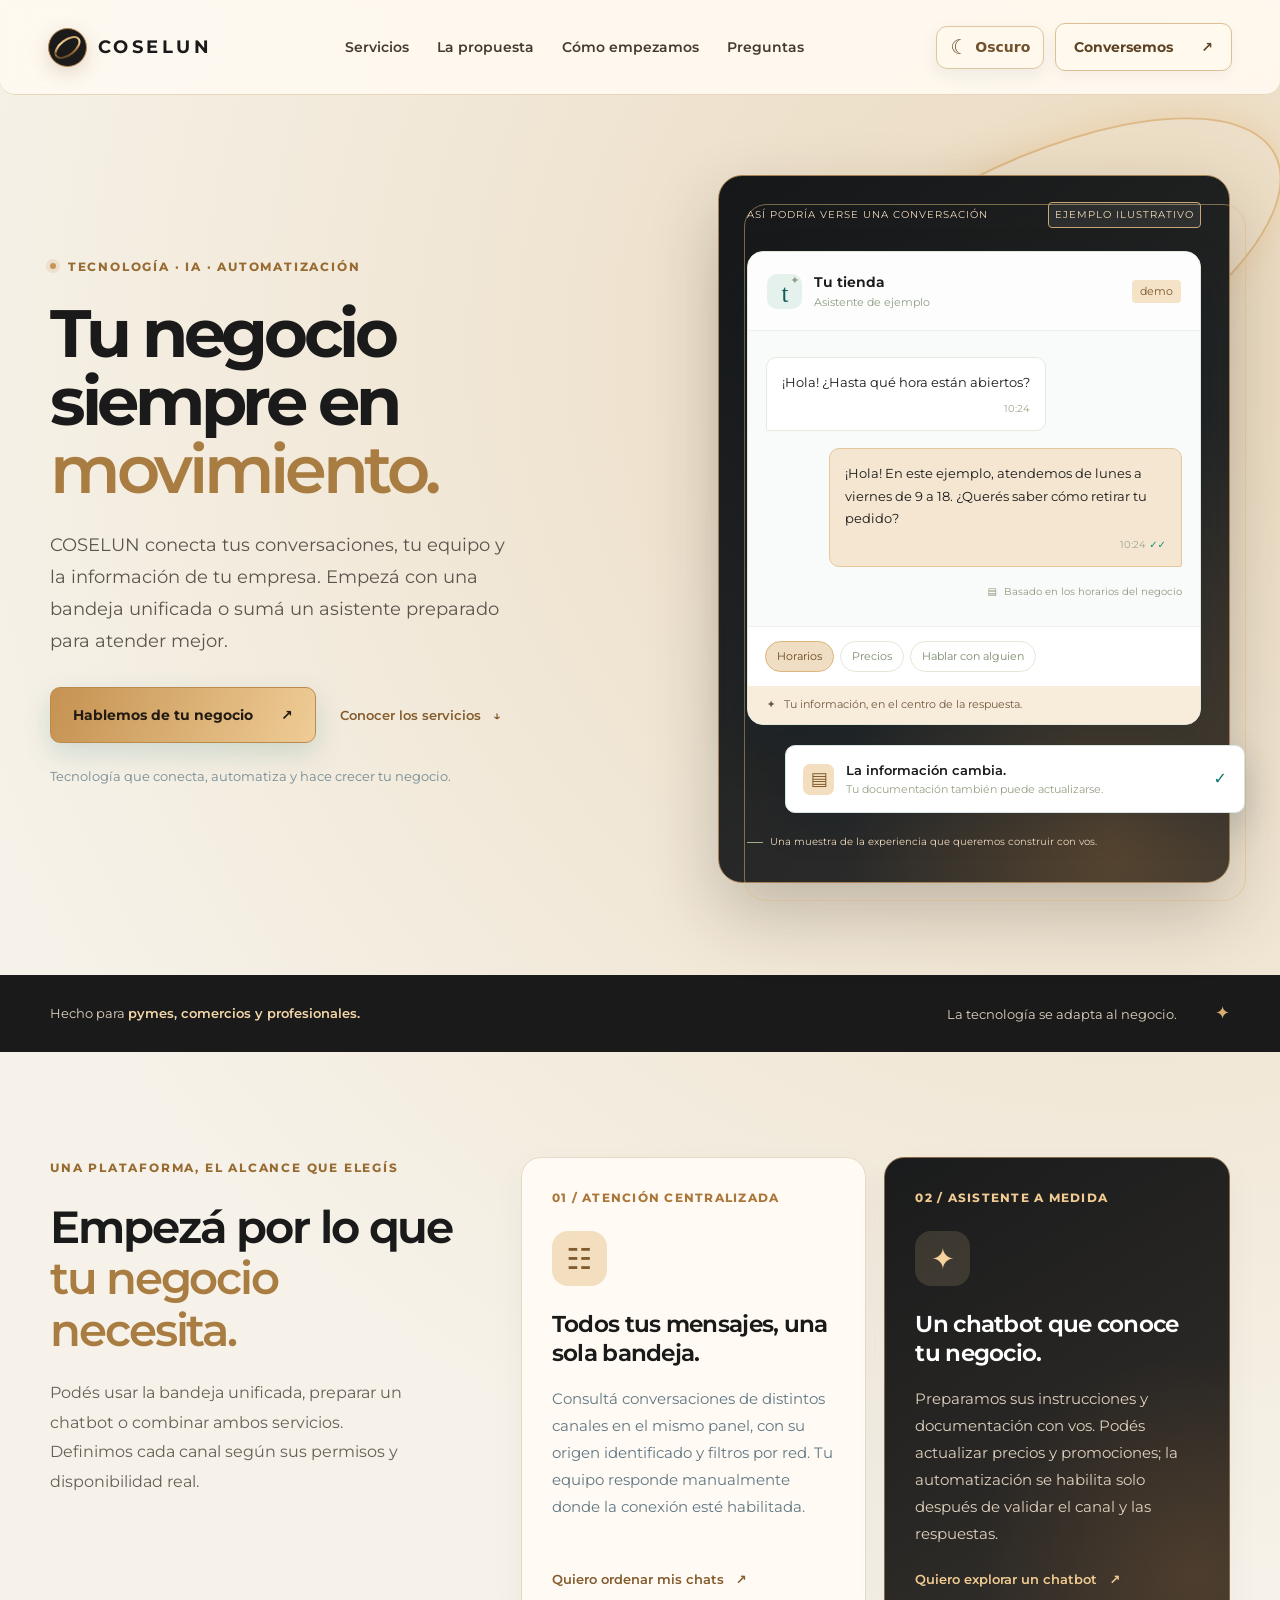
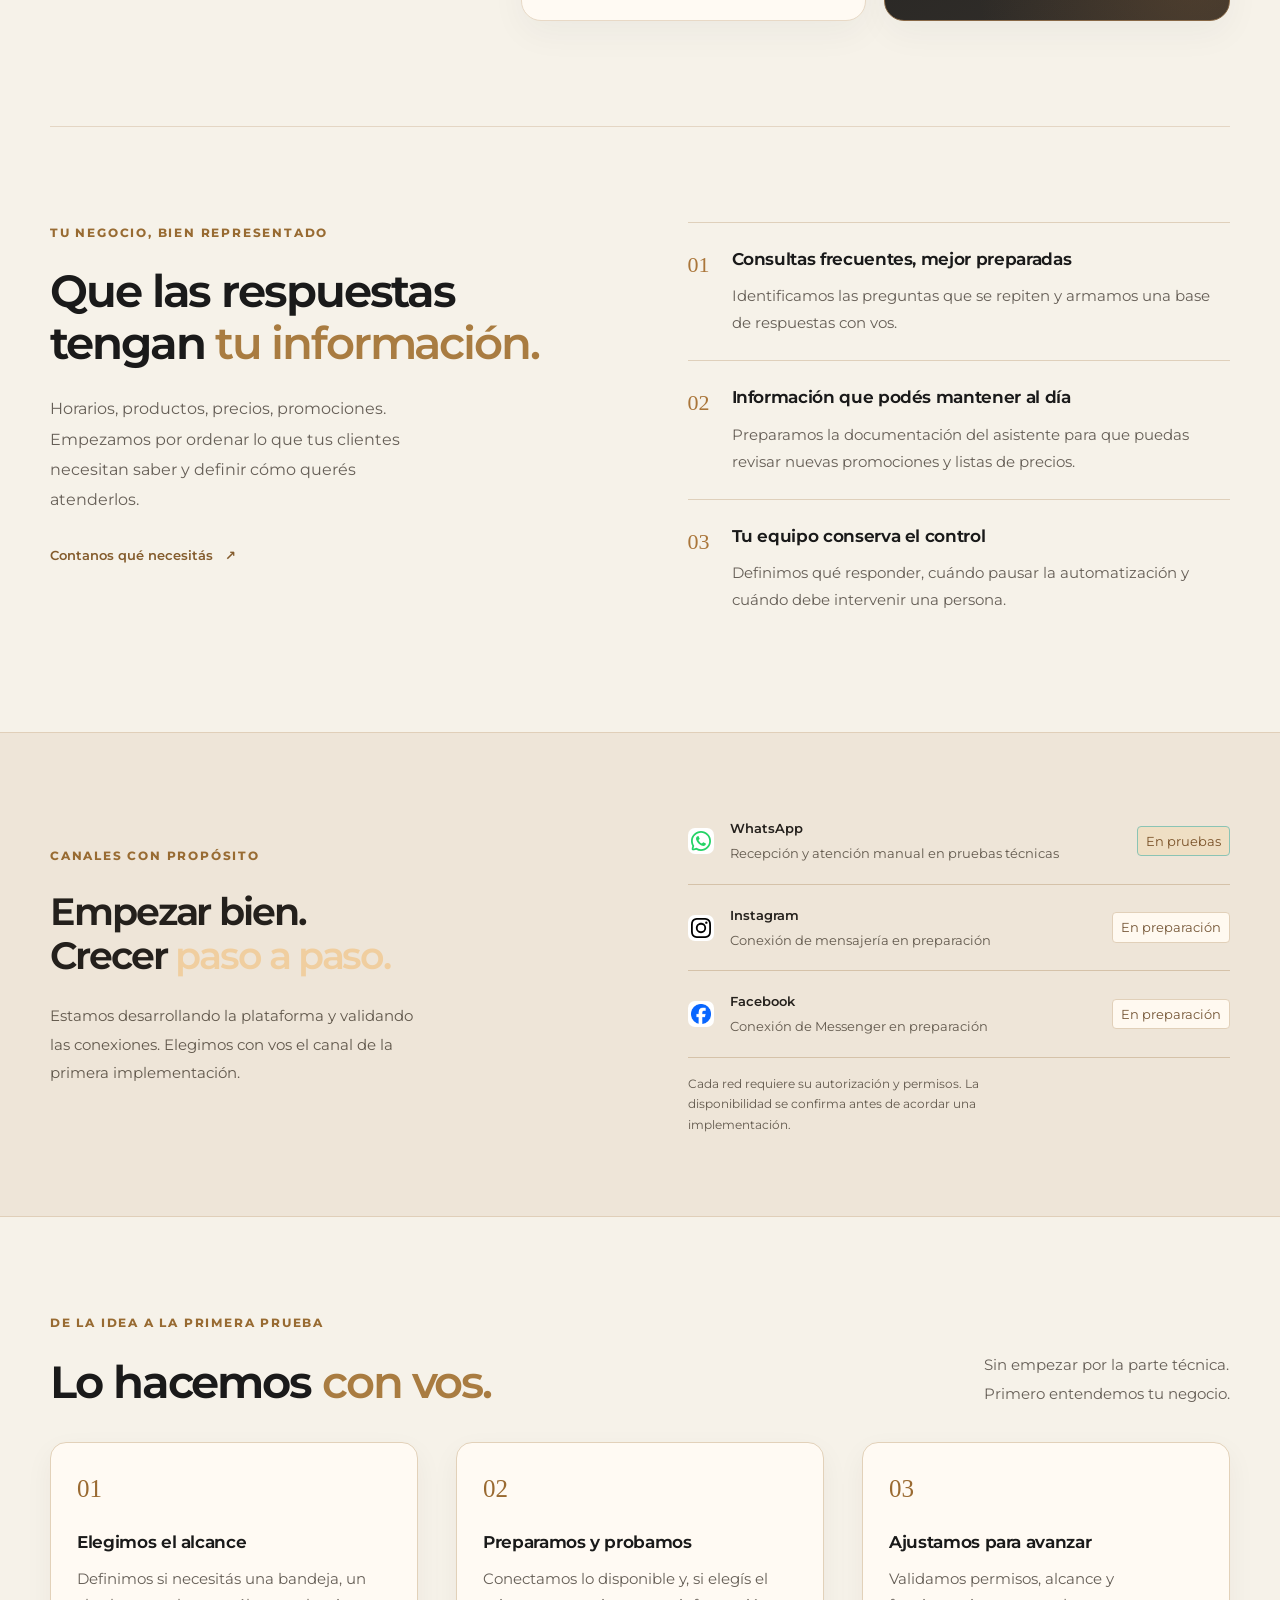
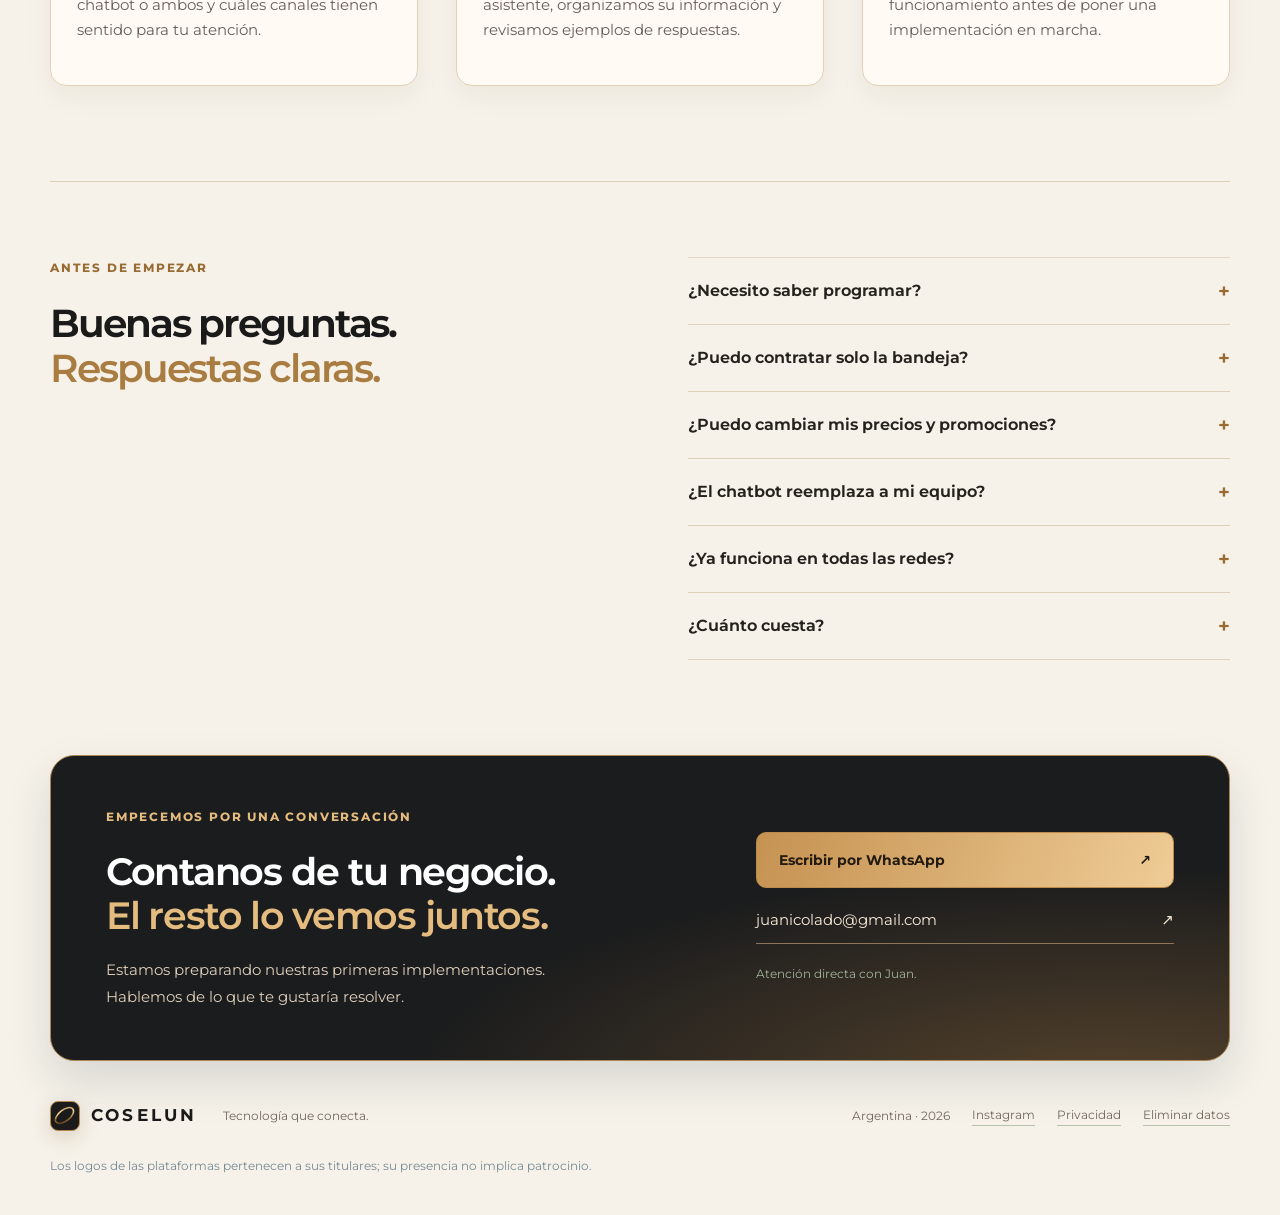
==== commit 33b15486: "Fix responsive layout and update Instagram link" ====
--- a/index.html
+++ b/index.html
@@ -25,7 +25,7 @@
 <section class="wrap section process" id="proceso"><div class="section-heading"><div><p class="eyebrow">DE LA IDEA A LA PRIMERA PRUEBA</p><h2>Lo hacemos <em>con vos.</em></h2></div><p>Sin empezar por la parte técnica.<br>Primero entendemos tu negocio.</p></div><div class="steps"><article><span>01 <i aria-hidden="true">↗</i></span><h3>Elegimos el alcance</h3><p>Definimos si necesitás una bandeja, un chatbot o ambos y cuáles canales tienen sentido para tu atención.</p></article><article><span>02 <i aria-hidden="true">↗</i></span><h3>Preparamos y probamos</h3><p>Conectamos lo disponible y, si elegís el asistente, organizamos su información y revisamos ejemplos de respuestas.</p></article><article><span>03 <i aria-hidden="true">↗</i></span><h3>Ajustamos para avanzar</h3><p>Validamos permisos, alcance y funcionamiento antes de poner una implementación en marcha.</p></article></div></section>
 <section class="wrap faq section" id="preguntas"><div><p class="eyebrow">ANTES DE EMPEZAR</p><h2>Buenas preguntas.<br><em>Respuestas claras.</em></h2></div><div class="faq-list"><details><summary>¿Necesito saber programar?<span aria-hidden="true">+</span></summary><p>No. Trabajamos con vos en la información, el tono de atención y las reglas del asistente. La configuración técnica queda de nuestro lado.</p></details><details><summary>¿Puedo contratar solo la bandeja?<span aria-hidden="true">+</span></summary><p>Sí. Podemos preparar una bandeja unificada sin chatbot, o combinar ambos servicios según lo que necesite tu equipo. La disponibilidad de cada canal se confirma antes de activarlo.</p></details><details><summary>¿Puedo cambiar mis precios y promociones?<span aria-hidden="true">+</span></summary><p>Si elegís el chatbot, podés mantener la documentación del negocio actualizada, con revisión y registro de versiones en la plataforma.</p></details><details><summary>¿El chatbot reemplaza a mi equipo?<span aria-hidden="true">+</span></summary><p>Lo planteamos como un apoyo a la atención. Definimos los límites y las situaciones que requieren que una persona tome la conversación.</p></details><details><summary>¿Ya funciona en todas las redes?<span aria-hidden="true">+</span></summary><p>Todavía no. La plataforma está en desarrollo. WhatsApp y Facebook tuvieron pruebas técnicas de recepción y respuesta manual; Instagram requiere permisos adicionales. La IA automática en redes aún no está habilitada.</p></details><details><summary>¿Cuánto cuesta?<span aria-hidden="true">+</span></summary><p>La propuesta se prepara según el alcance, los canales y el uso esperado. Antes de avanzar conversamos sobre la implementación, el mantenimiento y los posibles consumos de proveedores externos.</p></details></div></section>
 <section class="contact wrap" id="contacto"><div><p class="eyebrow">EMPECEMOS POR UNA CONVERSACIÓN</p><h2>Contanos de tu negocio.<br><em>El resto lo vemos juntos.</em></h2><p>Estamos preparando nuestras primeras implementaciones.<br>Hablemos de lo que te gustaría resolver.</p></div><div class="contact-actions"><a class="button lime" href="https://wa.me/5491134870246?text=Hola%20Juan%2C%20quiero%20conocer%20la%20propuesta%20de%20COSELUN%20para%20mi%20negocio." target="_blank" rel="noopener noreferrer">Escribir por WhatsApp <span aria-hidden="true">↗</span></a><a href="mailto:juanicolado@gmail.com?subject=Consulta%20por%20COSELUN" class="contact-email">juanicolado@gmail.com <span aria-hidden="true">↗</span></a><small>Atención directa con Juan.</small></div></section>
-</main><footer class="footer wrap"><a href="#inicio" class="brand"><span class="brand-icon" aria-hidden="true"></span><span>COSELUN</span></a><p>Tecnología que conecta.</p><div><span>Argentina · 2026</span><a href="privacidad.html">Privacidad</a><a href="eliminar-datos.html">Eliminar datos</a></div><p class="brand-note">Los logos de las plataformas pertenecen a sus titulares; su presencia no implica patrocinio.</p></footer>
+</main><footer class="footer wrap"><a href="#inicio" class="brand"><span class="brand-icon" aria-hidden="true"></span><span>COSELUN</span></a><p>Tecnología que conecta.</p><div><span>Argentina · 2026</span><a href="https://www.instagram.com/coselun.ar/" target="_blank" rel="noopener noreferrer">Instagram</a><a href="privacidad.html">Privacidad</a><a href="eliminar-datos.html">Eliminar datos</a></div><p class="brand-note">Los logos de las plataformas pertenecen a sus titulares; su presencia no implica patrocinio.</p></footer>
 <script src="app.js" defer></script>
 
 </body></html>
--- a/coselun.css
+++ b/coselun.css
@@ -6,3 +6,25 @@
 [data-theme='dark']{--ink:#f8f1e5;--muted:#d4c2ae;--paper:#181919;--line:#574835;--soft:#342c23;color-scheme:dark}[data-theme='dark'] body{background:radial-gradient(circle at 82% 6%,#4d3724,transparent 29%),#181919;color:var(--ink)}[data-theme='dark'] .header{background:#242321e8;border-color:#584733}[data-theme='dark'] .header nav{color:#e0cfb7}[data-theme='dark'] h1,[data-theme='dark'] h2,[data-theme='dark'] h3{color:#f8f1e5}[data-theme='dark'] .hero-description,[data-theme='dark'] .services-heading>p:last-child,[data-theme='dark'] .section-copy,[data-theme='dark'] .legal p,[data-theme='dark'] .legal li{color:#d2c2ae}[data-theme='dark'] .service-card,[data-theme='dark'] .steps article{background:#292724;border-color:#5b4c39}[data-theme='dark'] .channels-section{background:#282621;border-color:#604e37}[data-theme='dark'] .contact{background:#1b1c1d}[data-theme='dark'] .header-cta,[data-theme='dark'] .theme-toggle{background:#343029;border-color:#8b6c43;color:#efd5a9}
 @media(max-width:760px){.hero:before{width:80vw;height:35vw;right:-26vw;top:44%;opacity:.35}.brand{font-size:15px;letter-spacing:.1em}}
 [data-theme='dark'] h1 em,[data-theme='dark'] h2 em{color:#e1b776}[data-theme='dark'] .intro-strip{background:#1a1a1a;border-color:#8b6941}[data-theme='dark'] .channels-section{background:#28251f;border-color:#604e37}[data-theme='dark'] .service-card{background:#292724;border-color:#5b4c39}[data-theme='dark'] .service-card.highlighted{background:radial-gradient(circle at 85% 100%,#9b693943,transparent 42%),#202121}[data-theme='dark'] .service-symbol{background:#4b3823;color:#edc587}[data-theme='dark'] .contact{background:radial-gradient(ellipse at 90% 110%,#9b703c73,transparent 47%),#1b1c1d}[data-theme='dark'] .intro-strip strong{color:#f0d3a7}[data-theme='dark'] .channels-list small,[data-theme='dark'] .channels-inner>div>p:last-child{color:#d9c6ac}[data-theme='dark'] .legal a:not(.brand){color:#e4bb82}
+/* Consistent spacing and contrast across both themes. */
+.steps{align-items:stretch}
+.steps article{min-width:0;padding:26px;border:1px solid #e2d1b9;border-radius:16px;background:#fffaf3;box-shadow:0 10px 28px #3827140d}
+.steps article>span{display:block;margin-bottom:22px;color:#9a6a31}
+.steps article>span i{display:none}
+.steps h3{margin:0 0 12px;line-height:1.35}
+.steps p{max-width:none;line-height:1.7}
+.channels-inner h2,.channels-list strong{color:#24201c}
+.channels-inner>div>p:last-child,.channels-list small,.channels-note{color:#62594d}
+.faq,.faq details,.proposal-list article{border-color:#dfd0bb}
+.faq summary{color:#25211d}.faq summary>span{color:#9a6a31}
+[data-theme='dark'] .steps article{background:#292724;border-color:#69543a;box-shadow:0 12px 30px #0003}
+[data-theme='dark'] .steps article>span,[data-theme='dark'] .faq summary>span{color:#e2b77a}
+[data-theme='dark'] .steps p,[data-theme='dark'] .faq details p,[data-theme='dark'] .proposal-list p,[data-theme='dark'] .section-heading>p{color:#d6c8b7}
+[data-theme='dark'] .faq,[data-theme='dark'] .faq details,[data-theme='dark'] .proposal-list article,[data-theme='dark'] .channels-list article{border-color:#65523c}
+[data-theme='dark'] .channels-inner h2,[data-theme='dark'] .channels-list strong,[data-theme='dark'] .faq summary{color:#f8f1e5}
+[data-theme='dark'] .status{background:#443728;border-color:#80623e;color:#f7ddb7}
+[data-theme='dark'] .quiet-link:hover{color:#f2d09e}
+@media(max-width:760px){.steps article{padding:22px}.steps article>span{margin-bottom:16px}.channels-list article{flex-wrap:wrap}.channels-list article>div{min-width:0}.channels-list small{max-width:none}}
+html,body{overflow-x:clip}
+.channels-list img{background:#fff;border-radius:7px;padding:3px;object-fit:contain}
+[data-theme='dark'] .theme-toggle:hover,[data-theme='dark'] .header-cta:hover{background:#4b3d2c;color:#f8e3bd}
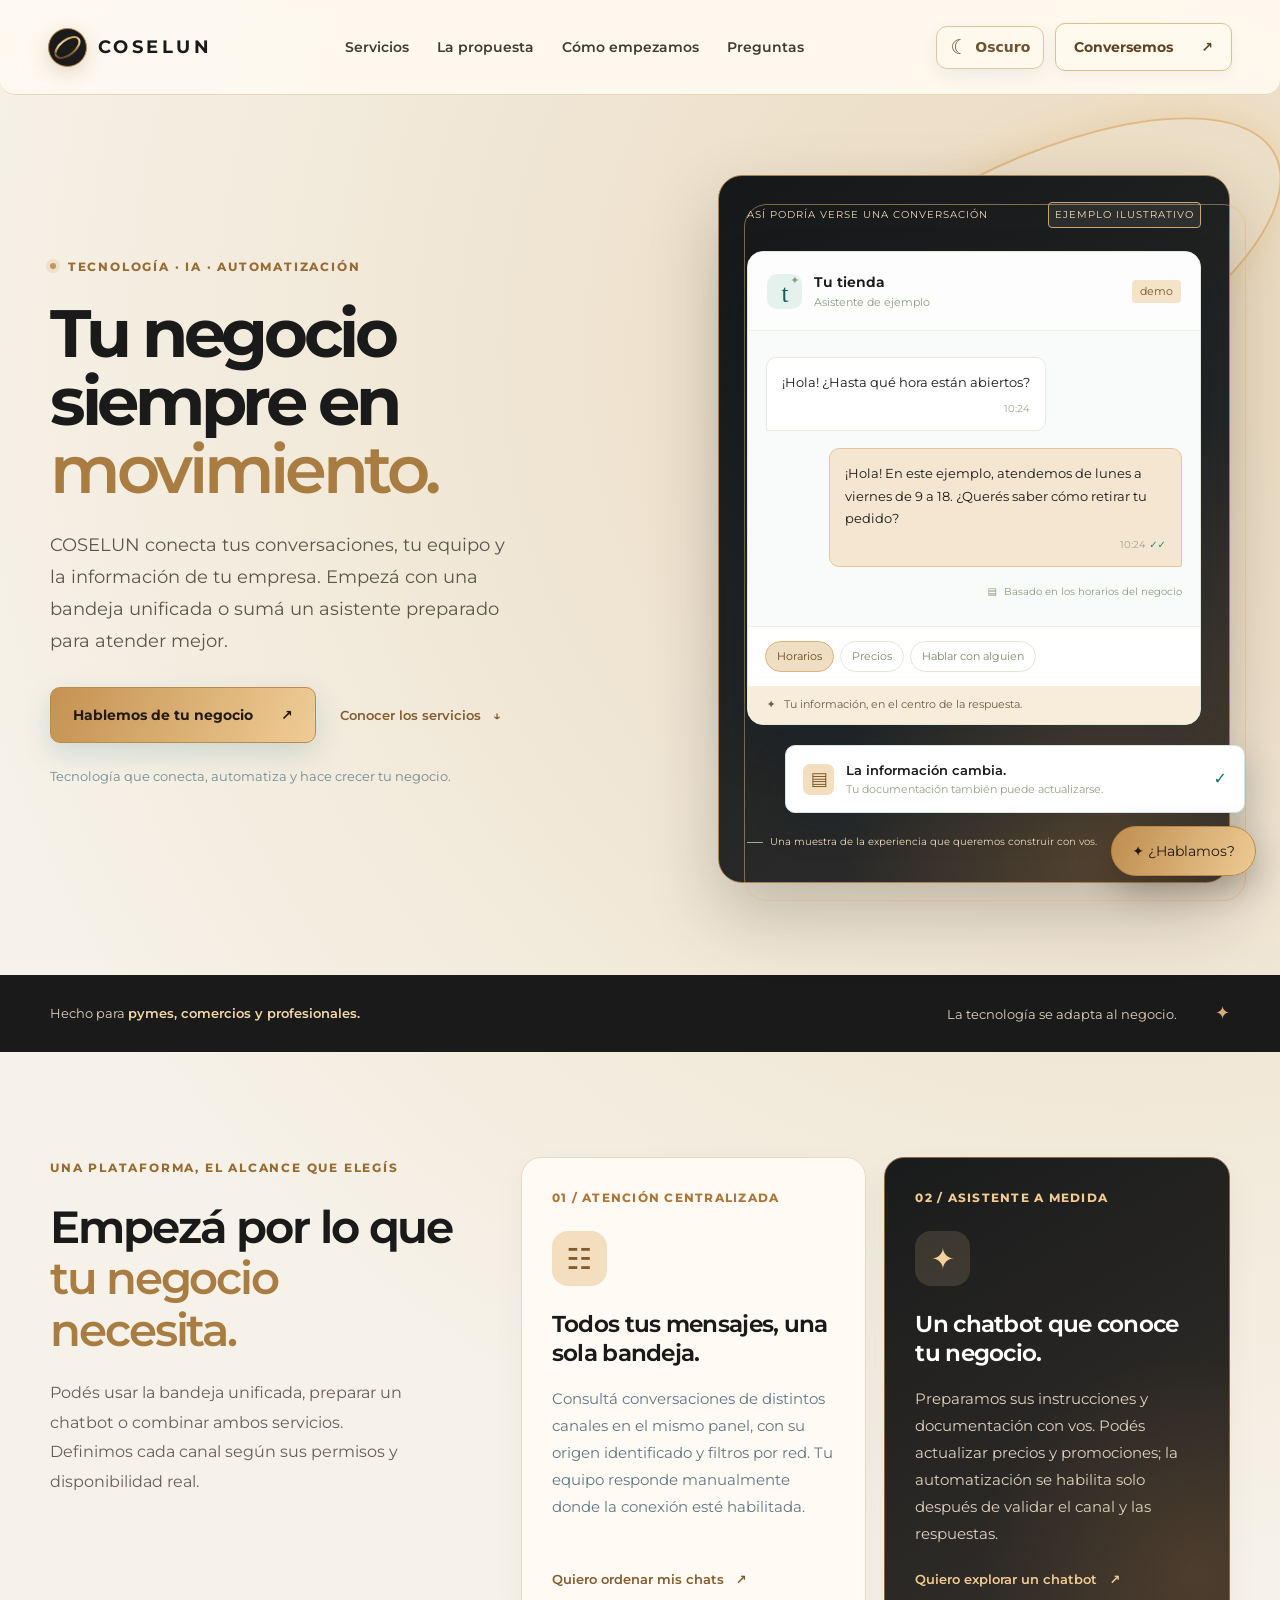
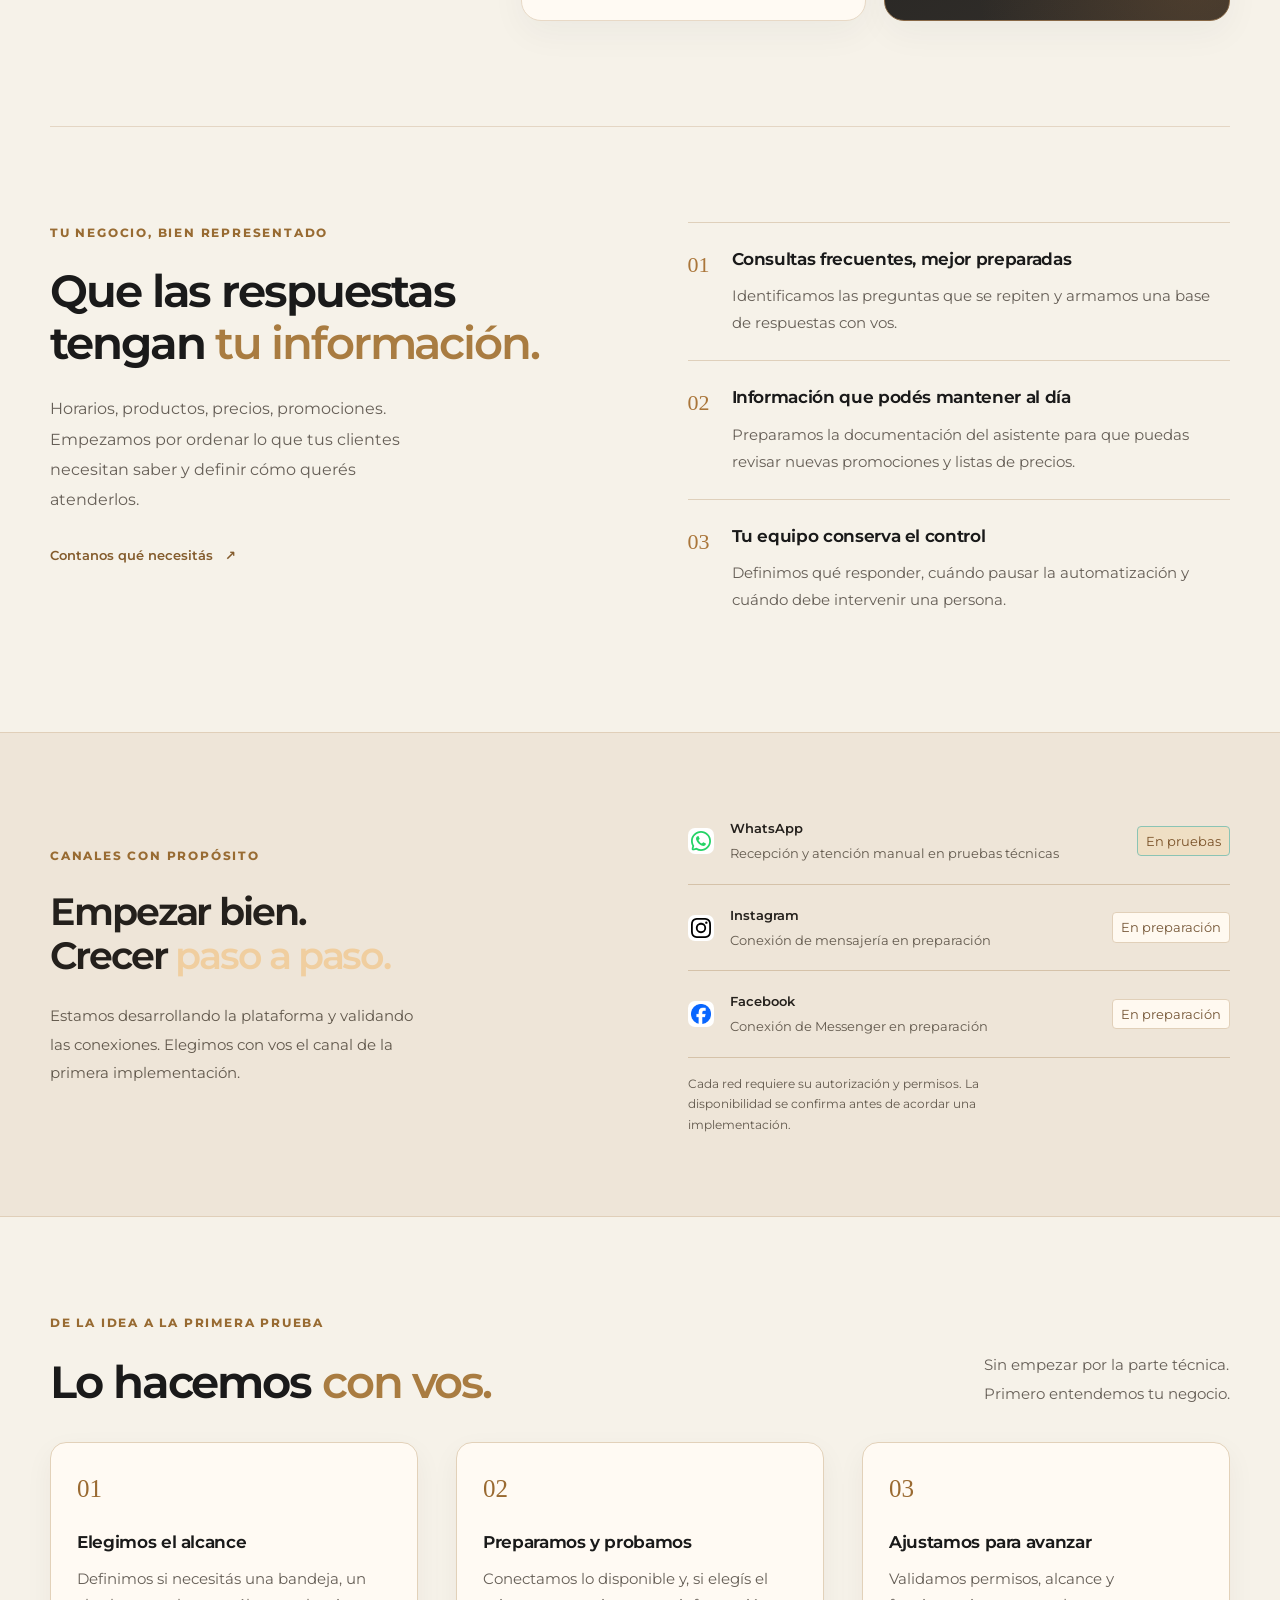
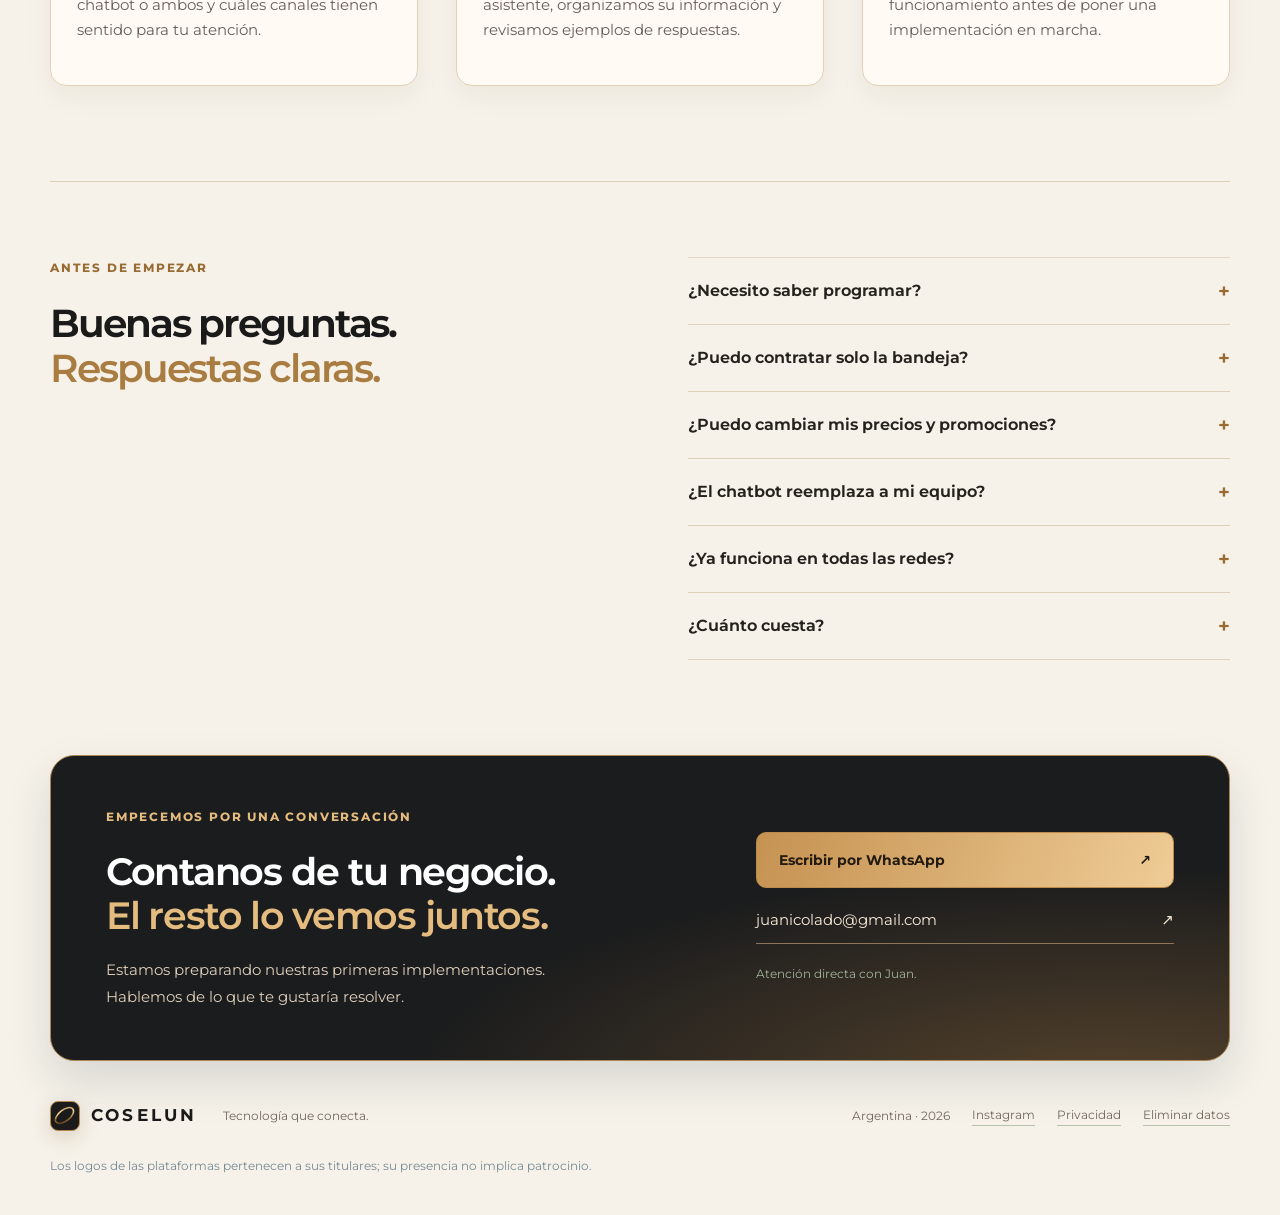
==== commit 46091a86: "Add website visitor FAQ chat" ====
--- a/index.html
+++ b/index.html
@@ -27,5 +27,7 @@
 <section class="contact wrap" id="contacto"><div><p class="eyebrow">EMPECEMOS POR UNA CONVERSACIÓN</p><h2>Contanos de tu negocio.<br><em>El resto lo vemos juntos.</em></h2><p>Estamos preparando nuestras primeras implementaciones.<br>Hablemos de lo que te gustaría resolver.</p></div><div class="contact-actions"><a class="button lime" href="https://wa.me/5491134870246?text=Hola%20Juan%2C%20quiero%20conocer%20la%20propuesta%20de%20COSELUN%20para%20mi%20negocio." target="_blank" rel="noopener noreferrer">Escribir por WhatsApp <span aria-hidden="true">↗</span></a><a href="mailto:juanicolado@gmail.com?subject=Consulta%20por%20COSELUN" class="contact-email">juanicolado@gmail.com <span aria-hidden="true">↗</span></a><small>Atención directa con Juan.</small></div></section>
 </main><footer class="footer wrap"><a href="#inicio" class="brand"><span class="brand-icon" aria-hidden="true"></span><span>COSELUN</span></a><p>Tecnología que conecta.</p><div><span>Argentina · 2026</span><a href="https://www.instagram.com/coselun.ar/" target="_blank" rel="noopener noreferrer">Instagram</a><a href="privacidad.html">Privacidad</a><a href="eliminar-datos.html">Eliminar datos</a></div><p class="brand-note">Los logos de las plataformas pertenecen a sus titulares; su presencia no implica patrocinio.</p></footer>
 <script src="app.js" defer></script>
+<link rel="stylesheet" href="contact-chat.css">
+<script src="contact-chat.js" defer></script>
 
 </body></html>
--- a/contact-chat.css
+++ b/contact-chat.css
@@ -0,0 +1 @@
+.contact-chat{font-family:Montserrat,system-ui,sans-serif;font-size:14px;line-height:1.45}.contact-chat *{box-sizing:border-box}.contact-chat button,.contact-chat textarea{font:inherit}.contact-chat button{cursor:pointer}.contact-chat-launch{position:fixed;right:24px;bottom:24px;z-index:1000;border:1px solid #b68549;border-radius:999px;padding:14px 20px;background:linear-gradient(110deg,#bf8d4f,#edca93);color:#241b11;font-weight:700;box-shadow:0 12px 35px #24170d55}.contact-chat-panel{position:fixed;right:24px;bottom:88px;z-index:1001;width:min(405px,calc(100vw - 24px));height:min(610px,calc(100dvh - 110px));display:flex;flex-direction:column;overflow:hidden;border:1px solid #d8bc94;border-radius:18px;background:#fffaf3;color:#261f18;box-shadow:0 20px 60px #20180f55}.contact-chat-panel[hidden]{display:none}.contact-chat-panel header{display:flex;align-items:center;justify-content:space-between;gap:12px;padding:16px;background:#24211e;color:#f9ebd6}.contact-chat-panel header strong,.contact-chat-panel header small{display:block}.contact-chat-panel header small{font-size:11px;color:#dfc8a9}.contact-chat-close{border:0;background:transparent;color:#fff;font-size:26px;line-height:1}.contact-chat-messages{flex:1;min-height:0;overflow-y:auto;display:flex;flex-direction:column;gap:8px;padding:14px;background:#f5ede1}.contact-chat-bubble{align-self:flex-start;max-width:92%;margin:0;padding:10px 12px;border:1px solid #e5d5c0;border-radius:12px;background:#fff;overflow-wrap:anywhere}.contact-chat-bubble.is-own{align-self:flex-end;background:#f2dfc0;border-color:#dcba87}.contact-chat-options{display:flex;flex-wrap:wrap;gap:6px;padding:9px 12px;background:#fffaf3}.contact-chat-options button{border:1px solid #d5b78f;border-radius:999px;padding:6px 10px;background:#fffaf3;color:#5c4122;font-size:12px}.contact-chat form{display:grid;grid-template-columns:1fr auto;gap:6px;padding:8px 12px}.contact-chat form label{grid-column:1/-1;font-size:12px;font-weight:700}.contact-chat textarea{width:100%;min-height:48px;resize:vertical;border:1px solid #c9ad88;border-radius:8px;padding:8px;background:white;color:#261f18}.contact-chat-send{border:0;border-radius:8px;padding:8px 13px;background:#bd8c4d;color:#21180d;font-weight:700}.contact-chat footer{padding:9px 12px 12px;border-top:1px solid #ead9c2}.contact-chat footer p{margin:0 0 7px;color:#61564a;font-size:11px}.contact-chat-whatsapp{display:inline-block;color:#66451e;font-weight:700;font-size:12px}.contact-chat-privacy{margin-left:12px;color:#665a4b;font-size:11px}.contact-chat :focus-visible{outline:3px solid #bd8c4d;outline-offset:2px}@media(max-width:500px){.contact-chat-launch{right:12px;bottom:12px}.contact-chat-panel{right:12px;bottom:72px;width:calc(100vw - 24px);height:min(610px,calc(100dvh - 90px))}}
